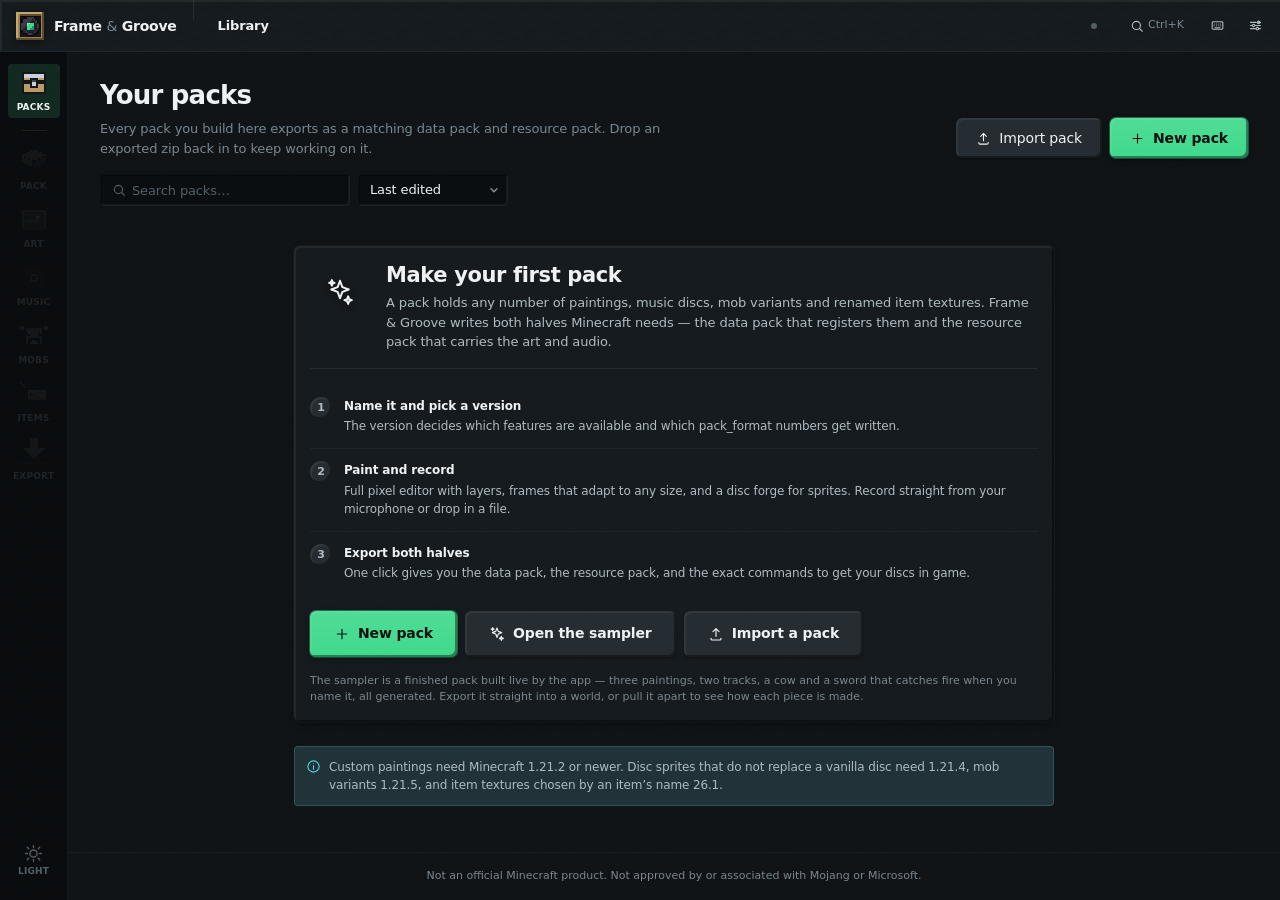
==== index.html @ 6916e55a "Frame & Groove — a browser studio for Minecraft paintings, discs, mob variants and renamed item text" ====
<!doctype html>
<html lang="en" data-theme="deepslate">
<head>
  <meta charset="utf-8">
  <meta name="viewport" content="width=device-width, initial-scale=1, viewport-fit=cover">
  <meta name="color-scheme" content="dark light">
  <title>Frame &amp; Groove — Minecraft painting &amp; music disc studio</title>
  <meta name="description" content="Design custom Minecraft paintings, music discs, mob variants and renamed item textures, then export the matching data pack and resource pack. Runs entirely in your browser.">
  <meta name="theme-color" content="#12161A">

  <!-- Link previews. og:image is left out deliberately: there is no artwork to
       point at that is ours, and a broken image is worse than none. -->
  <meta property="og:type" content="website">
  <meta property="og:title" content="Frame &amp; Groove">
  <meta property="og:description" content="A browser studio for custom Minecraft paintings, music discs, mob variants and renamed item textures. No account, no upload, no build step.">
  <meta name="twitter:card" content="summary">

  <link rel="stylesheet" href="css/tokens.css">
  <link rel="stylesheet" href="css/base.css">
  <link rel="stylesheet" href="css/components.css">
  <link rel="stylesheet" href="css/app.css">
  <link rel="stylesheet" href="css/editor.css">
  <link rel="stylesheet" href="css/disc.css">

  <!-- Replaced at boot by the real pixel mark; this is only what shows in the
       tab during the first few hundred milliseconds. -->
  <link rel="icon" href="data:image/svg+xml,%3Csvg xmlns='http://www.w3.org/2000/svg' viewBox='0 0 16 16' shape-rendering='crispEdges'%3E%3Crect width='16' height='16' fill='%239C7F4E'/%3E%3Crect x='2' y='2' width='12' height='12' fill='%2314161C'/%3E%3Ccircle cx='8' cy='8' r='5' fill='%231E1E26'/%3E%3Ccircle cx='8' cy='8' r='2' fill='%233FD98B'/%3E%3C/svg%3E">
</head>
<body>
  <div id="boot">
    <div class="boot-inner">
      <canvas id="boot-mark" class="boot-mark" width="128" height="128"></canvas>
      <div class="boot-word">Frame <em>&amp;</em> Groove</div>
      <div class="boot-bar" id="boot-bar" role="progressbar" aria-label="Loading"></div>
      <div class="boot-tag" id="boot-tag">Starting up</div>
    </div>
  </div>

  <noscript>
    <div style="padding:48px;max-width:520px;margin:0 auto;font-family:system-ui;color:#EEF2F4">
      <h1>Frame &amp; Groove needs JavaScript</h1>
      <p>The whole studio — the pixel editor, the audio encoder and the pack writer — runs in your browser.
         Nothing is uploaded anywhere, but it does need scripting enabled.</p>
    </div>
  </noscript>

  <script type="module" src="js/main.js"></script>
</body>
</html>
---- css/tokens.css ----
/* ============================================================================
   FRAME & GROOVE — Design Tokens
   A visual language sitting between Cupertino restraint and Overworld matter.
   Everything lives on a 4px grid. Every raised surface is beveled like a block,
   but at 1px instead of 3. Colour is borrowed from ore, wood and stone.
   ========================================================================= */

:root {
  /* ---- Grid & spacing (4px base) ---------------------------------------- */
  --s-0:  0px;   --s-1:  4px;   --s-2:  8px;   --s-3: 12px;
  --s-4: 16px;   --s-5: 20px;   --s-6: 24px;   --s-7: 28px;
  --s-8: 32px;   --s-10: 40px;  --s-12: 48px;  --s-14: 56px;
  --s-16: 64px;  --s-20: 80px;  --s-24: 96px;  --s-32: 128px;

  /* ---- Radii --------------------------------------------------------------
     Deliberately tight. Minecraft has no rounded corners at all, and matching
     that exactly would be unusable at this density — but anything softer than
     this stops reading as blocky. Round stays reserved for things that really
     are round: a record, a swatch dot, a knob. */
  --r-xs: 2px;  --r-sm: 3px;  --r-md: 4px;  --r-lg: 6px;
  --r-xl: 8px;  --r-2xl: 10px; --r-full: 999px;

  /* ---- Type ------------------------------------------------------------- */
  --f-ui: -apple-system, BlinkMacSystemFont, "SF Pro Text", "SF Pro Display",
          "Inter", "Segoe UI", system-ui, sans-serif;
  --f-mono: ui-monospace, "SF Mono", "JetBrains Mono", "Menlo", "Consolas", monospace;

  --t-10: 10px; --t-11: 11px; --t-12: 12px; --t-13: 13px; --t-14: 14px;
  --t-16: 16px; --t-18: 18px; --t-21: 21px; --t-26: 26px; --t-34: 34px; --t-44: 44px;

  --lh-tight: 1.15; --lh-snug: 1.3; --lh-body: 1.5; --lh-loose: 1.7;

  --tr-tightest: -0.03em; --tr-tighter: -0.018em; --tr-tight: -0.01em;
  --tr-normal: 0em; --tr-wide: 0.02em; --tr-widest: 0.08em;

  --w-regular: 400; --w-medium: 500; --w-semi: 600; --w-bold: 700;

  /* ---- Motion ----------------------------------------------------------- */
  --ease-out:    cubic-bezier(.16, 1, .3, 1);
  --ease-in-out: cubic-bezier(.65, 0, .35, 1);
  --ease-spring: cubic-bezier(.34, 1.4, .64, 1);
  --ease-snap:   cubic-bezier(.2, .9, .25, 1);

  --d-instant: 80ms; --d-fast: 140ms; --d-base: 220ms;
  --d-slow: 340ms;   --d-lazy: 520ms;

  /* ---- Ore palette (theme independent hues) ----------------------------- */
  --emerald-100: #C9F7E0; --emerald-300: #6FE7AE; --emerald-400: #3FD98B;
  --emerald-500: #22C275; --emerald-600: #149E5C; --emerald-700: #0C7444;

  --amber-100: #FCEBC6;  --amber-300: #F7CE7C;  --amber-400: #F2B33D;
  --amber-500: #DE9820;  --amber-600: #B87A15;  --amber-700: #8C5B0E;

  --amethyst-100: #EADEFC; --amethyst-300: #CDB0FA; --amethyst-400: #B084F5;
  --amethyst-500: #9662E8; --amethyst-600: #7B45CE; --amethyst-700: #5E2FA6;

  --diamond-300: #9BEDF1; --diamond-400: #4FD8DE; --diamond-500: #2BBAC2;
  --redstone-300: #F79E8D; --redstone-400: #F05C48; --redstone-500: #D93B26;
  --lapis-400: #5B7CE8;   --copper-400: #E0784A;   --gold-400: #FCD34D;

  /* ---- Semantic accents ------------------------------------------------- */
  --accent:        var(--emerald-400);
  --accent-hover:  var(--emerald-300);
  --accent-press:  var(--emerald-500);
  --accent-deep:   var(--emerald-700);

  --paint-accent: var(--amber-400);
  --disc-accent:  var(--amethyst-400);
  --info:         var(--diamond-400);
  --danger:       var(--redstone-400);
  --warn:         var(--amber-400);
  --ok:           var(--emerald-400);

  /* ---- Layout metrics --------------------------------------------------- */
  --rail-w: 68px;
  --sidebar-w: 268px;
  --inspector-w: 320px;
  --edpanels-w: 244px;
  --tooldock-w: 46px;
  --topbar-h: 52px;

  --grain-opacity: 0.032;

  /* ---- Z layers --------------------------------------------------------- */
  --z-canvas: 1;   --z-sticky: 30;  --z-rail: 40;   --z-overlay: 60;
  --z-modal: 70;   --z-palette: 80; --z-toast: 90;  --z-tooltip: 100;
}

/* ============================ DARK — "Deepslate" ========================= */
:root, :root[data-theme="deepslate"] {
  color-scheme: dark;

  --bg-void:    #090C0E;
  --bg-base:    #0F1316;
  --bg-sunken:  #0A0D0F;

  --surface-1:  #151A1E;
  --surface-2:  #1C2328;
  --surface-3:  #242C32;
  --surface-4:  #2E383F;
  --surface-5:  #3A464E;

  --glass:      rgba(24, 30, 35, 0.72);
  --glass-thin: rgba(24, 30, 35, 0.5);
  --scrim:      rgba(5, 7, 8, 0.62);

  --line-hair:   rgba(255, 255, 255, 0.045);
  --line-soft:   rgba(255, 255, 255, 0.075);
  --line:        rgba(255, 255, 255, 0.11);
  --line-strong: rgba(255, 255, 255, 0.18);

  --text-1: #EEF2F4;
  --text-2: #AEBAC2;
  --text-3: #78868F;
  --text-4: #525E66;
  --text-inv: #0B0F11;

  /* The block bevel: lit on the top and left, shaded on the bottom and right,
     two pixels thick like the game's own buttons and slots. */
  --bevel-hi:  inset 2px 2px 0 rgba(255, 255, 255, 0.055);
  --bevel-lo:  inset -2px -2px 0 rgba(0, 0, 0, 0.42);
  --bevel:     var(--bevel-hi), var(--bevel-lo);
  --bevel-in:  inset 2px 2px 0 rgba(0, 0, 0, 0.40), inset -2px -2px 0 rgba(255, 255, 255, 0.045);

  --sh-1: 0 1px 2px rgba(0,0,0,.35);
  --sh-2: 0 2px 6px rgba(0,0,0,.34), 0 1px 2px rgba(0,0,0,.30);
  --sh-3: 0 8px 22px rgba(0,0,0,.42), 0 2px 6px rgba(0,0,0,.32);
  --sh-4: 0 18px 48px rgba(0,0,0,.55), 0 6px 14px rgba(0,0,0,.38);
  --sh-5: 0 32px 90px rgba(0,0,0,.66), 0 10px 24px rgba(0,0,0,.44);

  --glow-accent: 0 0 0 1px rgba(63,217,139,.35), 0 4px 18px rgba(34,194,117,.22);
  --ring: 0 0 0 2px var(--bg-base), 0 0 0 4px var(--accent);

  --checker-a: #1a1f23;
  --checker-b: #232a2f;
  --canvas-mat: #0C1012;
}

/* ============================= LIGHT — "Bone" =========================== */
:root[data-theme="bone"] {
  color-scheme: light;

  --bg-void:    #DEDAD1;
  --bg-base:    #EBE7DF;
  --bg-sunken:  #DAD5CB;

  --surface-1:  #F5F2EC;
  --surface-2:  #FCFAF6;
  --surface-3:  #FFFFFF;
  --surface-4:  #FFFFFF;
  --surface-5:  #F0ECE4;

  --glass:      rgba(252, 250, 246, 0.78);
  --glass-thin: rgba(252, 250, 246, 0.56);
  --scrim:      rgba(38, 34, 28, 0.36);

  --line-hair:   rgba(28, 24, 18, 0.05);
  --line-soft:   rgba(28, 24, 18, 0.09);
  --line:        rgba(28, 24, 18, 0.14);
  --line-strong: rgba(28, 24, 18, 0.22);

  --text-1: #14181B;
  --text-2: #4B565E;
  --text-3: #6E7A82;
  --text-4: #94A0A8;
  --text-inv: #FFFFFF;

  --accent:       var(--emerald-600);
  --accent-hover: var(--emerald-500);
  --accent-press: var(--emerald-700);
  --paint-accent: var(--amber-600);
  --disc-accent:  var(--amethyst-600);
  --info:         var(--diamond-500);
  --danger:       var(--redstone-500);

  --bevel-hi:  inset 2px 2px 0 rgba(255, 255, 255, 0.75);
  --bevel-lo:  inset -2px -2px 0 rgba(28, 24, 18, 0.13);
  --bevel:     var(--bevel-hi), var(--bevel-lo);
  --bevel-in:  inset 2px 2px 0 rgba(28, 24, 18, 0.16), inset -2px -2px 0 rgba(255, 255, 255, 0.7);

  --sh-1: 0 1px 2px rgba(40,34,26,.10);
  --sh-2: 0 2px 6px rgba(40,34,26,.10), 0 1px 2px rgba(40,34,26,.07);
  --sh-3: 0 8px 20px rgba(40,34,26,.13), 0 2px 5px rgba(40,34,26,.08);
  --sh-4: 0 18px 44px rgba(40,34,26,.17), 0 6px 12px rgba(40,34,26,.10);
  --sh-5: 0 32px 80px rgba(40,34,26,.22), 0 10px 22px rgba(40,34,26,.12);

  --glow-accent: 0 0 0 1px rgba(20,158,92,.3), 0 4px 16px rgba(20,158,92,.18);
  --ring: 0 0 0 2px var(--bg-base), 0 0 0 4px var(--accent);

  --checker-a: #E9E5DD;
  --checker-b: #F6F3ED;
  --canvas-mat: #D9D4CA;
  --grain-opacity: 0.055;
}

/* ---- Per-domain accent scoping ----------------------------------------- */
[data-domain="paintings"] { --accent: var(--paint-accent); --accent-hover: var(--amber-300); --accent-press: var(--amber-500); }
[data-domain="discs"]     { --accent: var(--disc-accent);  --accent-hover: var(--amethyst-300); --accent-press: var(--amethyst-500); }

@media (prefers-reduced-motion: reduce) {
  :root { --d-instant: 0ms; --d-fast: 0ms; --d-base: 0ms; --d-slow: 0ms; --d-lazy: 0ms; }
}
---- css/base.css ----
/* ============================================================================
   FRAME & GROOVE — Base layer: reset, typography, surfaces, scrollbars
   ========================================================================= */

*, *::before, *::after { box-sizing: border-box; }
* { margin: 0; padding: 0; }

html, body, #app { height: 100%; }

html {
  -webkit-text-size-adjust: 100%;
  text-size-adjust: 100%;
}

body {
  font-family: var(--f-ui);
  font-size: var(--t-13);
  line-height: var(--lh-body);
  letter-spacing: var(--tr-tight);
  color: var(--text-1);
  background: var(--bg-base);
  -webkit-font-smoothing: antialiased;
  -moz-osx-font-smoothing: grayscale;
  font-synthesis: none;
  overflow: hidden;
  overscroll-behavior: none;
  text-rendering: optimizeLegibility;
}

/* Fine stone-grain over the whole app: the Mojang half of the parentage,
   dialled down until it reads as texture rather than decoration. */
body::before {
  content: "";
  position: fixed;
  inset: -50%;
  pointer-events: none;
  z-index: 9999;
  opacity: var(--grain-opacity);
  background-image: url("data:image/svg+xml,%3Csvg xmlns='http://www.w3.org/2000/svg' width='220' height='220'%3E%3Cfilter id='n'%3E%3CfeTurbulence type='fractalNoise' baseFrequency='0.85' numOctaves='3' stitchTiles='stitch'/%3E%3CfeColorMatrix type='saturate' values='0'/%3E%3C/filter%3E%3Crect width='220' height='220' filter='url(%23n)'/%3E%3C/svg%3E");
  mix-blend-mode: overlay;
}
body[data-grain="off"]::before { display: none; }

img, svg, canvas, video { display: block; max-width: 100%; }
canvas { image-rendering: pixelated; image-rendering: crisp-edges; }

button, input, select, textarea {
  font: inherit;
  letter-spacing: inherit;
  color: inherit;
  background: none;
  border: none;
  outline: none;
}
button { cursor: pointer; -webkit-user-select: none; user-select: none; }
button:disabled { cursor: not-allowed; }

a { color: var(--accent); text-decoration: none; }
a:hover { text-decoration: underline; text-underline-offset: 2px; }

ul, ol { list-style: none; }

/* ---- Typography roles --------------------------------------------------- */
.display {
  font-size: var(--t-34); font-weight: var(--w-bold);
  letter-spacing: var(--tr-tightest); line-height: var(--lh-tight);
}
.title    { font-size: var(--t-21); font-weight: var(--w-semi); letter-spacing: var(--tr-tighter); line-height: var(--lh-snug); }
.title-sm { font-size: var(--t-16); font-weight: var(--w-semi); letter-spacing: var(--tr-tight);   line-height: var(--lh-snug); }
.body     { font-size: var(--t-13); color: var(--text-2); }
.body-sm  { font-size: var(--t-12); color: var(--text-2); }
.caption  { font-size: var(--t-11); color: var(--text-3); letter-spacing: var(--tr-normal); }

.eyebrow {
  font-size: var(--t-10); font-weight: var(--w-bold);
  letter-spacing: var(--tr-widest); text-transform: uppercase;
  color: var(--text-3);
}

.mono { font-family: var(--f-mono); font-size: 0.92em; letter-spacing: 0; font-variant-ligatures: none; }
.tnum { font-variant-numeric: tabular-nums; }

.muted   { color: var(--text-3); }
.dim     { color: var(--text-2); }
.strong  { color: var(--text-1); font-weight: var(--w-semi); }
.accented{ color: var(--accent); }
.danger-text { color: var(--danger); }

.truncate { overflow: hidden; text-overflow: ellipsis; white-space: nowrap; min-width: 0; }
.clamp-2 { display: -webkit-box; -webkit-line-clamp: 2; -webkit-box-orient: vertical; overflow: hidden; }

/* ---- Focus -------------------------------------------------------------- */
:focus { outline: none; }
:focus-visible {
  outline: 2px solid var(--accent);
  outline-offset: 2px;
  border-radius: var(--r-xs);
}

::selection { background: color-mix(in srgb, var(--accent) 30%, transparent); color: var(--text-1); }

/* ---- Scrollbars --------------------------------------------------------- */
.scroll, .scroll-y, .scroll-x { scrollbar-width: thin; scrollbar-color: var(--surface-4) transparent; }
.scroll-y { overflow-y: auto; overflow-x: hidden; }
.scroll-x { overflow-x: auto; overflow-y: hidden; }
.scroll   { overflow: auto; }

::-webkit-scrollbar { width: 11px; height: 11px; }
::-webkit-scrollbar-track { background: transparent; }
::-webkit-scrollbar-thumb {
  background: var(--surface-4);
  border-radius: var(--r-full);
  border: 3px solid transparent;
  background-clip: content-box;
}
::-webkit-scrollbar-thumb:hover { background: var(--surface-5); background-clip: content-box; }
::-webkit-scrollbar-corner { background: transparent; }

/* ---- Layout helpers ----------------------------------------------------- */
.row  { display: flex; align-items: center; }
.col  { display: flex; flex-direction: column; }
.wrap { flex-wrap: wrap; }
.grow { flex: 1 1 auto; min-width: 0; min-height: 0; }
.shrink-0 { flex-shrink: 0; }
.center { display: flex; align-items: center; justify-content: center; }
.between { justify-content: space-between; }
.end { justify-content: flex-end; }
.items-start { align-items: flex-start; }
.items-end { align-items: flex-end; }
.items-stretch { align-items: stretch; }

.g-1 { gap: var(--s-1); } .g-2 { gap: var(--s-2); } .g-3 { gap: var(--s-3); }
.g-4 { gap: var(--s-4); } .g-5 { gap: var(--s-5); } .g-6 { gap: var(--s-6); }
.g-8 { gap: var(--s-8); } .g-10 { gap: var(--s-10); }

.p-2 { padding: var(--s-2); } .p-3 { padding: var(--s-3); }
.p-4 { padding: var(--s-4); } .p-5 { padding: var(--s-5); }
.p-6 { padding: var(--s-6); } .p-8 { padding: var(--s-8); }

.mt-1{margin-top:var(--s-1)}.mt-2{margin-top:var(--s-2)}.mt-3{margin-top:var(--s-3)}
.mt-4{margin-top:var(--s-4)}.mt-6{margin-top:var(--s-6)}.mt-8{margin-top:var(--s-8)}
.mb-1{margin-bottom:var(--s-1)}.mb-2{margin-bottom:var(--s-2)}.mb-3{margin-bottom:var(--s-3)}
.mb-4{margin-bottom:var(--s-4)}.mb-6{margin-bottom:var(--s-6)}
.ml-auto { margin-left: auto; }

.hidden { display: none !important; }
.invisible { visibility: hidden; }
.relative { position: relative; }
.absolute { position: absolute; }
.full { width: 100%; }
.nowrap { white-space: nowrap; }
.pointer { cursor: pointer; }
.no-select { -webkit-user-select: none; user-select: none; }

.divider { height: 1px; background: var(--line-soft); border: 0; }
.divider-v { width: 1px; align-self: stretch; background: var(--line-soft); }

.spacer { flex: 1 1 auto; }

/* ---- Alpha checkerboard ------------------------------------------------- */
.checker {
  background-image:
    linear-gradient(45deg, var(--checker-a) 25%, transparent 25%),
    linear-gradient(-45deg, var(--checker-a) 25%, transparent 25%),
    linear-gradient(45deg, transparent 75%, var(--checker-a) 75%),
    linear-gradient(-45deg, transparent 75%, var(--checker-a) 75%);
  background-size: 16px 16px;
  background-position: 0 0, 0 8px, 8px -8px, -8px 0px;
  background-color: var(--checker-b);
}
.checker-sm { background-size: 8px 8px; background-position: 0 0, 0 4px, 4px -4px, -4px 0px; }

/* ---- Motion primitives -------------------------------------------------- */
@keyframes fg-fade-in { from { opacity: 0 } to { opacity: 1 } }
@keyframes fg-rise    { from { opacity: 0; transform: translateY(10px) } to { opacity: 1; transform: none } }
@keyframes fg-pop     { from { opacity: 0; transform: scale(.94) } to { opacity: 1; transform: none } }
@keyframes fg-slide-r { from { opacity: 0; transform: translateX(16px) } to { opacity: 1; transform: none } }
@keyframes fg-spin    { to { transform: rotate(360deg) } }
@keyframes fg-pulse   { 0%,100% { opacity: 1 } 50% { opacity: .45 } }
@keyframes fg-shimmer { from { background-position: -180% 0 } to { background-position: 180% 0 } }

.anim-rise { animation: fg-rise var(--d-base) var(--ease-out) both; }
.anim-pop  { animation: fg-pop  var(--d-fast) var(--ease-spring) both; }
.anim-fade { animation: fg-fade-in var(--d-base) var(--ease-out) both; }

.stagger > * { animation: fg-rise var(--d-slow) var(--ease-out) both; }
.stagger > *:nth-child(1){animation-delay:0ms}   .stagger > *:nth-child(2){animation-delay:24ms}
.stagger > *:nth-child(3){animation-delay:48ms}  .stagger > *:nth-child(4){animation-delay:72ms}
.stagger > *:nth-child(5){animation-delay:96ms}  .stagger > *:nth-child(6){animation-delay:120ms}
.stagger > *:nth-child(7){animation-delay:144ms} .stagger > *:nth-child(8){animation-delay:168ms}
.stagger > *:nth-child(9){animation-delay:192ms} .stagger > *:nth-child(n+10){animation-delay:216ms}

/* ---- Skeletons ---------------------------------------------------------- */
/* ---- Drag & drop -------------------------------------------------------- */
body.is-dragging * { cursor: grabbing !important; }
body.is-resizing * { cursor: col-resize !important; }
body.is-drawing  { cursor: crosshair; }
---- css/components.css ----
/* ============================================================================
   FRAME & GROOVE — Component layer
   ========================================================================= */

/* ======================= BUTTONS ======================================== */
.btn {
  position: relative;
  display: inline-flex; align-items: center; justify-content: center;
  gap: var(--s-2);
  height: 32px;
  padding: 0 var(--s-3);
  border-radius: var(--r-md);
  font-size: var(--t-13);
  font-weight: var(--w-medium);
  letter-spacing: var(--tr-tight);
  color: var(--text-1);
  background: var(--surface-3);
  box-shadow: var(--bevel), var(--sh-1);
  white-space: nowrap;
  transition: background var(--d-fast) var(--ease-out),
              transform var(--d-instant) var(--ease-out),
              box-shadow var(--d-fast) var(--ease-out),
              color var(--d-fast) var(--ease-out),
              opacity var(--d-fast) var(--ease-out);
}
.btn:hover  { background: var(--surface-4); }
/* Pressing inverts the bevel — the button goes in, exactly like the game's. */
.btn:active { transform: translateY(1px); box-shadow: var(--bevel-in); }
.btn:disabled { opacity: .38; pointer-events: none; }
.btn svg { flex: none; }

.btn-primary {
  background: linear-gradient(180deg,
    color-mix(in srgb, var(--accent) 92%, white 8%),
    var(--accent));
  color: var(--text-inv);
  font-weight: var(--w-semi);
  box-shadow: var(--bevel-hi), var(--bevel-lo), var(--sh-2),
              0 0 0 1px color-mix(in srgb, var(--accent) 50%, transparent);
}
.btn-primary:hover {
  background: linear-gradient(180deg,
    color-mix(in srgb, var(--accent-hover) 96%, white 4%),
    var(--accent-hover));
  box-shadow: var(--bevel-hi), var(--sh-3), var(--glow-accent);
}
.btn-primary:active { background: var(--accent-press); box-shadow: var(--bevel-in); }

.btn-ghost { background: transparent; box-shadow: none; color: var(--text-2); }
.btn-ghost:hover { background: var(--surface-2); color: var(--text-1); box-shadow: none; }
.btn-ghost:active { background: var(--surface-3); }

.btn-outline { background: transparent; box-shadow: inset 0 0 0 1px var(--line); }
.btn-outline:hover { background: var(--surface-2); box-shadow: inset 0 0 0 1px var(--line-strong); }

.btn-danger { color: var(--danger); }
.btn-danger:hover { background: color-mix(in srgb, var(--danger) 16%, var(--surface-3)); color: var(--danger); }
.btn-danger-solid { background: var(--danger); color: #fff; box-shadow: var(--bevel-hi), var(--sh-2); }
.btn-danger-solid:hover { background: var(--redstone-300); }

.btn-sm  { height: 26px; padding: 0 var(--s-2); font-size: var(--t-12); border-radius: var(--r-sm); gap: var(--s-1); }
.btn-lg  { height: 40px; padding: 0 var(--s-5); font-size: var(--t-14); border-radius: var(--r-lg); }
.btn-xl  { height: 46px; padding: 0 var(--s-6); font-size: var(--t-14); border-radius: var(--r-lg); font-weight: var(--w-semi); }
.btn-icon { width: 32px; padding: 0; }
.btn-icon.btn-sm { width: 26px; }
.btn-icon.btn-lg { width: 40px; }
.btn-block { display: flex; width: 100%; }
.btn-loading { color: transparent !important; pointer-events: none; }
.btn-loading::after {
  content: ""; position: absolute; inset: 0; margin: auto;
  width: 14px; height: 14px; border-radius: 50%;
  border: 2px solid currentColor; border-top-color: transparent;
  color: var(--text-1);
  animation: fg-spin .7s linear infinite;
}

/* ======================= SEGMENTED CONTROL ============================== */
.segmented {
  display: inline-flex;
  padding: 2px;
  gap: 2px;
  background: var(--bg-sunken);
  border-radius: var(--r-md);
  box-shadow: var(--bevel-in);
}
.segmented button {
  height: 26px; padding: 0 var(--s-3);
  border-radius: var(--r-sm);
  font-size: var(--t-12); font-weight: var(--w-medium);
  color: var(--text-3);
  display: inline-flex; align-items: center; gap: var(--s-1);
  transition: all var(--d-fast) var(--ease-out);
}
.segmented button:hover { color: var(--text-1); }
.segmented button[aria-pressed="true"] {
  background: var(--surface-3);
  color: var(--text-1);
  box-shadow: var(--bevel);
}
.segmented.seg-block { display: flex; }
.segmented.seg-block button { flex: 1; justify-content: center; }
.segmented.seg-lg button { height: 32px; font-size: var(--t-13); }

/* ======================= INPUTS ========================================= */
.field { display: flex; flex-direction: column; gap: 5px; min-width: 0; }
.field > label, .field-label {
  font-size: var(--t-11); font-weight: var(--w-semi);
  color: var(--text-3); letter-spacing: var(--tr-wide);
  display: flex; align-items: center; gap: var(--s-1);
}
.field-hint { font-size: var(--t-11); color: var(--text-4); line-height: 1.4; }
.field-error { font-size: var(--t-11); color: var(--danger); display: flex; align-items: center; gap: 4px; }

.input, .select, .textarea {
  width: 100%;
  height: 32px;
  padding: 0 var(--s-3);
  border-radius: var(--r-md);
  background: var(--bg-sunken);
  color: var(--text-1);
  font-size: var(--t-13);
  box-shadow: var(--bevel-in), inset 0 0 0 1px var(--line-hair);
  transition: box-shadow var(--d-fast) var(--ease-out), background var(--d-fast) var(--ease-out);
}
.input::placeholder, .textarea::placeholder { color: var(--text-4); }
.input:hover, .select:hover, .textarea:hover { box-shadow: var(--bevel-in), inset 0 0 0 1px var(--line); }
.input:focus, .select:focus, .textarea:focus {
  background: var(--surface-1);
  box-shadow: var(--bevel-in), inset 0 0 0 2px var(--accent), 0 0 0 2px color-mix(in srgb, var(--accent) 22%, transparent);
}
.input[aria-invalid="true"] { box-shadow: inset 0 0 0 1px var(--danger), 0 0 0 3px color-mix(in srgb, var(--danger) 16%, transparent); }
.input:disabled, .select:disabled, .textarea:disabled { opacity: .5; cursor: not-allowed; }
.input-sm { height: 26px; font-size: var(--t-12); padding: 0 var(--s-2); border-radius: var(--r-sm); }
.input-mono { font-family: var(--f-mono); font-size: var(--t-12); letter-spacing: 0; }

.textarea { height: auto; min-height: 72px; padding: var(--s-2) var(--s-3); line-height: var(--lh-body); resize: vertical; }

.select {
  appearance: none;
  padding-right: var(--s-7);
  background-image: url("data:image/svg+xml,%3Csvg xmlns='http://www.w3.org/2000/svg' width='12' height='12' viewBox='0 0 12 12'%3E%3Cpath d='M3 4.75 6 7.75 9 4.75' fill='none' stroke='%23808d96' stroke-width='1.5' stroke-linecap='round' stroke-linejoin='round'/%3E%3C/svg%3E");
  background-repeat: no-repeat;
  background-position: right var(--s-2) center;
  cursor: pointer;
}
.select option { background: var(--surface-2); color: var(--text-1); }

.input-group { position: relative; display: flex; align-items: center; }
.input-group .input { padding-left: var(--s-8); }
.input-group .input-icon {
  position: absolute; left: var(--s-3); pointer-events: none;
  color: var(--text-4); display: flex;
}
.input-affix {
  display: flex; align-items: center;
  border-radius: var(--r-md);
  background: var(--bg-sunken);
  box-shadow: inset 0 0 0 1px var(--line-soft);
  overflow: hidden;
}
.input-affix .prefix {
  padding: 0 var(--s-2); height: 32px;
  display: flex; align-items: center;
  font-family: var(--f-mono); font-size: var(--t-12);
  color: var(--text-4); background: var(--surface-1);
  border-right: 1px solid var(--line-hair);
  white-space: nowrap;
}
.input-affix .input { box-shadow: none; background: transparent; border-radius: 0; }
.input-affix:focus-within { box-shadow: inset 0 0 0 1px var(--accent), 0 0 0 3px color-mix(in srgb, var(--accent) 20%, transparent); }
.input-affix:focus-within .input { box-shadow: none; }

/* ---- Stepper (number) --------------------------------------------------- */
.stepper { display: flex; align-items: center; gap: 0; border-radius: var(--r-md); background: var(--bg-sunken); box-shadow: inset 0 0 0 1px var(--line-soft); overflow: hidden; }
.stepper button { width: 26px; height: 30px; color: var(--text-3); display: grid; place-items: center; transition: all var(--d-fast) var(--ease-out); }
.stepper button:hover { background: var(--surface-3); color: var(--text-1); }
.stepper input { width: 46px; height: 30px; text-align: center; font-variant-numeric: tabular-nums; font-size: var(--t-12); background: transparent; }
.stepper input::-webkit-inner-spin-button { display: none; }

/* ======================= TOGGLE / SWITCH ================================ */
.switch { position: relative; display: inline-flex; align-items: center; flex: none; }
.switch input { position: absolute; opacity: 0; width: 100%; height: 100%; cursor: pointer; margin: 0; }
.switch .track {
  width: 38px; height: 22px; border-radius: var(--r-sm);
  background: var(--surface-4);
  box-shadow: var(--bevel-in);
  transition: background var(--d-base) var(--ease-out);
  position: relative;
}
.switch .thumb {
  position: absolute; top: 3px; left: 3px;
  width: 16px; height: 16px; border-radius: var(--r-xs);
  background: #E8ECF2;
  box-shadow: inset 1px 1px 0 rgba(255,255,255,.8), inset -1px -1px 0 rgba(0,0,0,.32), 0 1px 3px rgba(0,0,0,.4);
  transition: transform var(--d-base) var(--ease-spring);
}
.switch input:checked + .track { background: var(--accent); }
.switch input:checked + .track .thumb { transform: translateX(16px); }
.switch input:focus-visible + .track { box-shadow: 0 0 0 3px color-mix(in srgb, var(--accent) 30%, transparent); }
.switch input:disabled + .track { opacity: .4; }

.switch-row {
  display: flex; align-items: center; justify-content: space-between;
  gap: var(--s-4); padding: var(--s-2) 0;
  min-height: 34px;
}
.switch-row .sr-text { min-width: 0; }
.switch-row .sr-title { font-size: var(--t-13); color: var(--text-1); font-weight: var(--w-medium); }
.switch-row .sr-desc { font-size: var(--t-11); color: var(--text-3); line-height: 1.4; margin-top: 1px; }

/* ======================= CHECKBOX / RADIO =============================== */
.check { display: inline-flex; align-items: center; gap: var(--s-2); cursor: pointer; font-size: var(--t-13); }
.check input { position: absolute; opacity: 0; width: 0; height: 0; }
.check .box {
  width: 16px; height: 16px; border-radius: var(--r-xs); flex: none;
  background: var(--bg-sunken);
  box-shadow: var(--bevel-in);
  display: grid; place-items: center;
  transition: all var(--d-fast) var(--ease-out);
}
.check .box svg { opacity: 0; transform: scale(.6); transition: all var(--d-fast) var(--ease-spring); color: var(--text-inv); }
.check input:checked + .box { background: var(--accent); box-shadow: inset 0 0 0 1px var(--accent); }
.check input:checked + .box svg { opacity: 1; transform: none; }
.check input:focus-visible + .box { box-shadow: inset 0 0 0 1px var(--accent), 0 0 0 3px color-mix(in srgb, var(--accent) 25%, transparent); }

/* ======================= SLIDER ========================================= */
.slider-row { display: flex; align-items: center; gap: var(--s-3); }
.slider { -webkit-appearance: none; appearance: none; width: 100%; height: 20px; background: transparent; cursor: pointer; }
.slider::-webkit-slider-runnable-track {
  height: 6px; border-radius: var(--r-xs);
  background: linear-gradient(90deg, var(--accent) var(--fill, 50%), var(--surface-4) var(--fill, 50%));
  box-shadow: inset 1px 1px 0 rgba(0,0,0,.38), inset -1px -1px 0 rgba(255,255,255,.06);
}
.slider::-webkit-slider-thumb {
  -webkit-appearance: none; appearance: none;
  width: 12px; height: 14px; margin-top: -4px;
  border-radius: var(--r-xs); background: #E8ECF2;
  box-shadow: inset 1px 1px 0 rgba(255,255,255,.85), inset -1px -1px 0 rgba(0,0,0,.35), 0 1px 3px rgba(0,0,0,.45);
  transition: transform var(--d-fast) var(--ease-spring), box-shadow var(--d-fast) var(--ease-out);
}
.slider:hover::-webkit-slider-thumb { transform: scale(1.14); }
.slider:active::-webkit-slider-thumb { transform: scale(1.22); box-shadow: 0 1px 4px rgba(0,0,0,.4), 0 0 0 5px color-mix(in srgb, var(--accent) 24%, transparent); }
.slider::-moz-range-track { height: 4px; border-radius: 999px; background: var(--surface-4); }
.slider::-moz-range-progress { height: 4px; border-radius: 999px; background: var(--accent); }
.slider::-moz-range-thumb { width: 14px; height: 14px; border: none; border-radius: 50%; background: #fff; box-shadow: 0 1px 4px rgba(0,0,0,.4); }
.slider:disabled { opacity: .4; cursor: not-allowed; }
.slider-value {
  min-width: 44px; text-align: right;
  font-family: var(--f-mono); font-size: var(--t-11);
  color: var(--text-2); font-variant-numeric: tabular-nums;
}

/* ======================= CARDS & PANELS ================================= */
.card {
  background: var(--surface-1);
  border-radius: var(--r-lg);
  box-shadow: var(--bevel), 0 0 0 1px var(--line-hair), var(--sh-2);
}
.card-pad { padding: var(--s-4); }
.card-interactive { transition: transform var(--d-base) var(--ease-out), box-shadow var(--d-base) var(--ease-out); cursor: pointer; }
.card-interactive:hover { transform: translateY(-2px); box-shadow: var(--bevel), 0 0 0 1px var(--line-soft), var(--sh-4); }
.card-interactive:active { transform: translateY(0); }

.panel {
  background: var(--surface-1);
  border-radius: var(--r-lg);
  box-shadow: var(--bevel), 0 0 0 1px var(--line-hair);
  overflow: hidden;
}
.panel-head {
  display: flex; align-items: center; gap: var(--s-2);
  padding: var(--s-3) var(--s-4);
  border-bottom: 1px solid var(--line-hair);
  min-height: 42px;
}
.panel-head h3 { font-size: var(--t-13); font-weight: var(--w-semi); letter-spacing: var(--tr-tight); }
.panel-body { padding: var(--s-4); }

/* Collapsible section used throughout inspectors */
.section { border-bottom: 1px solid var(--line-hair); }
.section:last-child { border-bottom: none; }
.section-head {
  display: flex; align-items: center; gap: var(--s-2);
  width: 100%; padding: var(--s-3) var(--s-4);
  font-size: var(--t-11); font-weight: var(--w-bold);
  letter-spacing: var(--tr-widest); text-transform: uppercase;
  color: var(--text-3);
  transition: color var(--d-fast) var(--ease-out);
}
.section-head:hover { color: var(--text-2); }
.section-head .chev { transition: transform var(--d-base) var(--ease-out); color: var(--text-4); }
.section[data-open="false"] .chev { transform: rotate(-90deg); }

.section-inner { padding: 0 var(--s-4) var(--s-4); display: flex; flex-direction: column; gap: var(--s-3); }
.section-head .badge-count {
  margin-left: auto; font-size: var(--t-10); color: var(--text-4);
  background: var(--surface-2); padding: 1px 6px; border-radius: var(--r-full);
  letter-spacing: 0;
}

/* ======================= BADGES / PILLS ================================= */
.badge {
  display: inline-flex; align-items: center; gap: 4px;
  height: 19px; padding: 0 7px;
  border-radius: var(--r-sm);
  font-size: var(--t-10); font-weight: var(--w-bold);
  letter-spacing: var(--tr-wide); text-transform: uppercase;
  background: var(--surface-3); color: var(--text-2);
  white-space: nowrap;
}
.badge-accent  { background: color-mix(in srgb, var(--accent) 18%, transparent); color: var(--accent); }
.badge-paint   { background: color-mix(in srgb, var(--paint-accent) 18%, transparent); color: var(--paint-accent); }
.badge-disc    { background: color-mix(in srgb, var(--disc-accent) 18%, transparent); color: var(--disc-accent); }
.badge-warn    { background: color-mix(in srgb, var(--warn) 18%, transparent); color: var(--warn); }
.badge-danger  { background: color-mix(in srgb, var(--danger) 18%, transparent); color: var(--danger); }
.badge-info    { background: color-mix(in srgb, var(--info) 18%, transparent); color: var(--info); }
.badge-outline { background: transparent; box-shadow: inset 0 0 0 1px var(--line); color: var(--text-3); }

.dot { width: 6px; height: 6px; border-radius: 50%; background: currentColor; flex: none; }

/* ======================= TOOLTIP ========================================
   Minecraft's own tooltip: near-black ground, a violet inner border, white
   text. One bubble, fixed to the viewport and positioned by ui/tooltip.js, so
   it is never clipped by whatever scrolls around the element it belongs to.
   ===================================================================== */
.tipbubble {
  position: fixed; top: 0; left: 0;
  z-index: var(--z-tooltip);
  padding: 5px 8px;
  border-radius: 1px;
  background: #100010F2;
  color: #FFFFFF;
  font-size: var(--t-11); font-weight: var(--w-medium);
  letter-spacing: var(--tr-tight);
  white-space: pre;
  max-width: 320px;
  /* Outer black edge, then the violet inset the game draws inside it. */
  box-shadow:
    0 0 0 1px #100010,
    inset 0 0 0 1px #2B0A5E,
    inset 0 1px 0 0 #5028BE,
    inset 0 -1px 0 0 #2B0A5E,
    0 6px 18px rgba(0,0,0,.5);
  opacity: 0;
  pointer-events: none;
  transition: opacity var(--d-fast) var(--ease-out);
}
.tipbubble[data-on="true"] { opacity: 1; }
@media (prefers-reduced-motion: reduce) {
  .tipbubble { transition: opacity var(--d-fast) linear; }
}

/* ======================= MODAL / SHEET ================================== */
.overlay {
  position: fixed; inset: 0; z-index: var(--z-modal);
  background: var(--scrim);
  backdrop-filter: blur(14px) saturate(1.1);
  -webkit-backdrop-filter: blur(14px) saturate(1.1);
  display: grid; place-items: center;
  padding: var(--s-6);
  animation: fg-fade-in var(--d-base) var(--ease-out);
}
.overlay[data-closing="true"] { animation: fg-fade-in var(--d-fast) var(--ease-out) reverse forwards; }

.modal {
  width: min(560px, 100%);
  max-height: min(84vh, 780px);
  display: flex; flex-direction: column;
  background: var(--surface-1);
  border-radius: var(--r-2xl);
  box-shadow: var(--sh-5), 0 0 0 1px var(--line-soft), var(--bevel-hi);
  overflow: hidden;
  animation: fg-modal-in var(--d-slow) var(--ease-out);
}
@keyframes fg-modal-in { from { opacity: 0; transform: translateY(18px) scale(.975) } to { opacity: 1; transform: none } }
.modal-wide { width: min(880px, 100%); }
.modal-xwide { width: min(1120px, 100%); }

.modal-head {
  display: flex; align-items: flex-start; gap: var(--s-3);
  padding: var(--s-5) var(--s-5) var(--s-4);
}
.modal-head .mh-text { flex: 1; min-width: 0; }
.modal-head h2 { font-size: var(--t-18); font-weight: var(--w-semi); letter-spacing: var(--tr-tighter); }
.modal-head p { font-size: var(--t-12); color: var(--text-3); margin-top: 3px; line-height: 1.45; }
.modal-body { padding: 0 var(--s-5) var(--s-5); overflow-y: auto; flex: 1; }
.modal-foot {
  display: flex; align-items: center; gap: var(--s-2);
  padding: var(--s-3) var(--s-5);
  border-top: 1px solid var(--line-hair);
  background: var(--bg-sunken);
}

/* ======================= TOASTS ========================================= */
.toast-host {
  position: fixed; z-index: var(--z-toast);
  bottom: var(--s-6); left: 50%; transform: translateX(-50%);
  display: flex; flex-direction: column-reverse; gap: var(--s-2);
  pointer-events: none;
  width: min(440px, calc(100vw - 48px));
}
.toast {
  pointer-events: auto;
  display: flex; align-items: flex-start; gap: var(--s-3);
  padding: var(--s-3) var(--s-3) var(--s-3) var(--s-4);
  border-radius: var(--r-lg);
  background: var(--glass);
  backdrop-filter: blur(24px) saturate(1.4);
  -webkit-backdrop-filter: blur(24px) saturate(1.4);
  box-shadow: var(--sh-4), 0 0 0 1px var(--line-soft), var(--bevel-hi);
  animation: fg-toast-in var(--d-slow) var(--ease-spring);
  position: relative; overflow: hidden;
}
@keyframes fg-toast-in { from { opacity: 0; transform: translateY(20px) scale(.96) } to { opacity: 1; transform: none } }
.toast[data-leaving="true"] { animation: fg-toast-out var(--d-base) var(--ease-out) forwards; }
@keyframes fg-toast-out { to { opacity: 0; transform: translateY(8px) scale(.97) } }
.toast .t-icon { flex: none; margin-top: 1px; }
.toast .t-body { flex: 1; min-width: 0; }
.toast .t-title { font-size: var(--t-13); font-weight: var(--w-semi); }
.toast .t-msg { font-size: var(--t-12); color: var(--text-2); margin-top: 2px; line-height: 1.4; }
.toast .t-bar { position: absolute; left: 0; top: 0; bottom: 0; width: 3px; background: var(--accent); }
.toast[data-kind="error"] .t-bar { background: var(--danger); }
.toast[data-kind="error"] .t-icon { color: var(--danger); }
.toast[data-kind="warn"]  .t-bar { background: var(--warn); }
.toast[data-kind="warn"]  .t-icon { color: var(--warn); }
.toast[data-kind="ok"]    .t-icon { color: var(--ok); }
.toast[data-kind="info"]  .t-bar { background: var(--info); }
.toast[data-kind="info"]  .t-icon { color: var(--info); }

/* ======================= EMPTY STATE ==================================== */
.empty {
  display: flex; flex-direction: column; align-items: center; justify-content: center;
  gap: var(--s-3); padding: var(--s-16) var(--s-6);
  text-align: center; color: var(--text-3);
}
.empty .e-art {
  width: 88px; height: 88px; margin-bottom: var(--s-2);
  display: grid; place-items: center;
  border-radius: var(--r-xl);
  background: var(--surface-2);
  box-shadow: var(--bevel), 0 0 0 1px var(--line-hair);
  color: var(--text-4);
}
.empty h3 { font-size: var(--t-16); font-weight: var(--w-semi); color: var(--text-1); }
.empty p { font-size: var(--t-13); max-width: 380px; line-height: 1.55; }

/* ======================= LIST ROWS ====================================== */
.list { display: flex; flex-direction: column; }
.list-row {
  display: flex; align-items: center; gap: var(--s-3);
  padding: var(--s-2) var(--s-3);
  border-radius: var(--r-md);
  cursor: pointer;
  transition: background var(--d-fast) var(--ease-out);
  position: relative;
}
.list-row:hover { background: var(--surface-2); }
.list-row[aria-selected="true"] { background: color-mix(in srgb, var(--accent) 14%, var(--surface-2)); }
.list-row[aria-selected="true"]::before {
  content: ""; position: absolute; left: 0; top: 8px; bottom: 8px; width: 2px;
  border-radius: 0 2px 2px 0; background: var(--accent);
}
.list-row .lr-thumb {
  width: 34px; height: 34px; flex: none; border-radius: var(--r-sm);
  box-shadow: 0 0 0 1px var(--line-hair), var(--sh-1);
  overflow: hidden; display: grid; place-items: center;
}
.list-row .lr-main { flex: 1; min-width: 0; }
.list-row .lr-title { font-size: var(--t-13); font-weight: var(--w-medium); }
.list-row .lr-sub { font-size: var(--t-11); color: var(--text-3); font-family: var(--f-mono); }
.list-row .lr-actions { opacity: 0; display: flex; gap: 2px; transition: opacity var(--d-fast) var(--ease-out); }
.list-row:hover .lr-actions, .list-row:focus-within .lr-actions { opacity: 1; }

/* ======================= PROGRESS ======================================= */
.progress { height: 8px; border-radius: var(--r-xs); background: var(--surface-3); overflow: hidden; box-shadow: var(--bevel-in); }
.progress .bar { height: 100%; background: var(--accent); border-radius: inherit; transition: width var(--d-base) var(--ease-out); }
.progress-indeterminate .bar { width: 35% !important; animation: fg-indet 1.15s var(--ease-in-out) infinite; }
@keyframes fg-indet { 0% { transform: translateX(-100%) } 100% { transform: translateX(340%) } }

.spinner {
  width: 16px; height: 16px; border-radius: 50%;
  border: 2px solid var(--line); border-top-color: var(--accent);
  animation: fg-spin .7s linear infinite; flex: none;
}
.spinner-lg { width: 26px; height: 26px; border-width: 3px; }

/* ======================= DROP ZONE ====================================== */
.dropzone {
  border-radius: var(--r-lg);
  border: 1.5px dashed var(--line-strong);
  background: var(--bg-sunken);
  padding: var(--s-6);
  display: flex; flex-direction: column; align-items: center; gap: var(--s-2);
  text-align: center; color: var(--text-3);
  transition: all var(--d-base) var(--ease-out);
  cursor: pointer;
}
.dropzone:hover { border-color: var(--accent); color: var(--text-2); background: color-mix(in srgb, var(--accent) 5%, var(--bg-sunken)); }
.dropzone[data-over="true"] {
  border-color: var(--accent); border-style: solid;
  background: color-mix(in srgb, var(--accent) 12%, var(--bg-sunken));
  color: var(--text-1); transform: scale(1.008);
  box-shadow: var(--glow-accent);
}
.dropzone .dz-icon { color: var(--text-4); transition: color var(--d-base) var(--ease-out); }
.dropzone:hover .dz-icon, .dropzone[data-over="true"] .dz-icon { color: var(--accent); }

/* ======================= CODE BLOCK ===================================== */
.code {
  font-family: var(--f-mono); font-size: var(--t-11); line-height: 1.6;
  background: var(--bg-sunken);
  border-radius: var(--r-md);
  padding: var(--s-3);
  box-shadow: inset 0 0 0 1px var(--line-hair);
  color: var(--text-2);
  white-space: pre; overflow-x: auto;
  letter-spacing: 0;
  -webkit-user-select: text; user-select: text;
}
.code .k { color: var(--amethyst-300); }
.code .s { color: var(--emerald-300); }
.code .n { color: var(--amber-300); }
.code .p { color: var(--text-4); }
.code .c { color: var(--text-4); font-style: italic; }

.copy-row { display: flex; align-items: stretch; gap: var(--s-2); }
.copy-row .code { flex: 1; min-width: 0; }

/* ======================= KBD ============================================ */
kbd {
  display: inline-flex; align-items: center; justify-content: center;
  min-width: 18px; height: 18px; padding: 0 5px;
  border-radius: var(--r-xs);
  background: var(--surface-3);
  box-shadow: var(--bevel), 0 1px 0 var(--line-hair);
  font-family: var(--f-ui); font-size: var(--t-10); font-weight: var(--w-semi);
  color: var(--text-3);
}

/* ======================= SWATCHES ======================================= */
.swatch {
  width: 22px; height: 22px; border-radius: var(--r-sm);
  box-shadow: inset 0 0 0 1px rgba(0,0,0,.28), 0 0 0 1px var(--line-hair);
  cursor: pointer; flex: none; position: relative;
  transition: transform var(--d-fast) var(--ease-spring);
}
.swatch:hover { transform: scale(1.14); z-index: 2; }
.swatch[aria-pressed="true"] { box-shadow: inset 0 0 0 1px rgba(0,0,0,.3), 0 0 0 2px var(--surface-1), 0 0 0 3.5px var(--accent); }

/* ======================= MENU =========================================== */
.menu {
  position: fixed; z-index: var(--z-palette);
  min-width: 190px; padding: var(--s-1);
  border-radius: var(--r-lg);
  background: var(--glass);
  backdrop-filter: blur(30px) saturate(1.6);
  -webkit-backdrop-filter: blur(30px) saturate(1.6);
  box-shadow: var(--sh-4), 0 0 0 1px var(--line-soft), var(--bevel-hi);
  animation: fg-pop var(--d-fast) var(--ease-out);
  transform-origin: top left;
}
.menu-item {
  display: flex; align-items: center; gap: var(--s-2);
  width: 100%; height: 28px; padding: 0 var(--s-2);
  border-radius: var(--r-sm);
  font-size: var(--t-12); color: var(--text-1);
  transition: background var(--d-instant) var(--ease-out);
}
.menu-item:hover { background: var(--accent); color: var(--text-inv); }
.menu-item:hover .mi-key { color: var(--text-inv); opacity: .7; }
.menu-item .mi-key { margin-left: auto; font-size: var(--t-10); color: var(--text-4); font-family: var(--f-ui); }
.menu-item.destructive { color: var(--danger); }
.menu-item.destructive:hover { background: var(--danger); color: #fff; }
.menu-sep { height: 1px; margin: var(--s-1) var(--s-2); background: var(--line-soft); }
.menu-label { padding: var(--s-2) var(--s-2) var(--s-1); font-size: var(--t-10); font-weight: var(--w-bold); letter-spacing: var(--tr-widest); text-transform: uppercase; color: var(--text-4); }

/* ======================= TABS =========================================== */
/* ======================= INLINE NOTE ==================================== */
.note {
  display: flex; gap: var(--s-2); align-items: flex-start;
  padding: var(--s-3);
  border-radius: var(--r-md);
  background: color-mix(in srgb, var(--info) 8%, var(--surface-2));
  box-shadow: inset 0 0 0 1px color-mix(in srgb, var(--info) 22%, transparent);
  font-size: var(--t-12); color: var(--text-2); line-height: 1.5;
}
.note .n-icon { color: var(--info); flex: none; margin-top: 1px; }
.note-warn { background: color-mix(in srgb, var(--warn) 9%, var(--surface-2)); box-shadow: inset 0 0 0 1px color-mix(in srgb, var(--warn) 24%, transparent); }
.note-warn .n-icon { color: var(--warn); }
.note-danger { background: color-mix(in srgb, var(--danger) 9%, var(--surface-2)); box-shadow: inset 0 0 0 1px color-mix(in srgb, var(--danger) 24%, transparent); }
.note-danger .n-icon { color: var(--danger); }
.note-ok { background: color-mix(in srgb, var(--ok) 8%, var(--surface-2)); box-shadow: inset 0 0 0 1px color-mix(in srgb, var(--ok) 22%, transparent); }
.note-ok .n-icon { color: var(--ok); }

/* ======================= META GRID ====================================== */
.meta-grid { display: grid; grid-template-columns: auto minmax(0, 1fr); gap: var(--s-2) var(--s-4); font-size: var(--t-12); align-items: baseline; }
.meta-grid dt { color: var(--text-3); }
.meta-grid dd { color: var(--text-1); font-family: var(--f-mono); font-size: var(--t-11); word-break: break-all; }

/* Pixel-art empty-state scene — no plinth, the illustration is the plinth. */
.empty .e-scene {
  width: 112px; height: 112px;
  display: grid; place-items: center;
  margin-bottom: var(--s-2);
  animation: fg-pop var(--d-slow) var(--ease-spring) both;
}
.empty .e-scene canvas {
  image-rendering: pixelated;
  filter: drop-shadow(0 8px 18px rgba(0,0,0,.32));
}

/* A modal whose body is a full pane in its own right — an embedded editor —
   rather than a stack of form rows. It owns its edges and does its own
   scrolling internally. */
.modal-body-flush {
  padding: 0;
  overflow: hidden;
  display: flex;
  min-height: 0;
  /* The pane sizes to the dialog rather than the other way round, so the
     stage, its HUD and its status bar are always fully inside the frame. */
  height: min(64vh, 580px);
  border-top: 1px solid var(--line-hair);
}
.modal-body-flush > * { flex: 1; min-width: 0; min-height: 0; }

/* ---- Linked-game status row --------------------------------------------- */
.engine-row {
  display: flex; align-items: center; gap: var(--s-3);
  padding: var(--s-3);
  border-radius: var(--r-md);
  background: var(--bg-sunken);
  box-shadow: inset 0 0 0 1px var(--line-hair);
}
.engine-dot {
  width: 8px; height: 8px; border-radius: 50%; flex: none;
  background: var(--text-4);
}
.engine-dot[data-on="true"] { background: var(--ok); box-shadow: 0 0 8px var(--ok); }

/* ---- Texture proof strip ------------------------------------------------- */
.tex-grid {
  display: grid; grid-template-columns: repeat(auto-fill, minmax(72px, 1fr));
  gap: var(--s-2);
}
.tex-chip {
  display: flex; flex-direction: column; align-items: center; gap: 4px;
  padding: var(--s-2) 4px;
  border-radius: var(--r-md);
  background: var(--bg-sunken);
  box-shadow: inset 0 0 0 1px var(--line-hair);
}
.tex-chip img {
  width: 34px; height: 34px;
  image-rendering: pixelated;
  border-radius: 3px;
  box-shadow: 0 0 0 1px rgba(0,0,0,.35);
}
.tex-chip span {
  font-size: 9px; color: var(--text-4);
  letter-spacing: var(--tr-wide); text-transform: uppercase;
  text-align: center; line-height: 1.2;
}

/* ============================================================================
   Details — the small behaviours that make the interface feel considered
   rather than assembled.
   ========================================================================= */

/* ---- Toast countdown -----------------------------------------------------
   A hairline draining along the bottom edge. It answers "is this about to go
   away?" without a number, and pausing on hover is visible rather than
   implied. */
.toast { overflow: hidden; }
.toast .t-life {
  position: absolute; left: 0; right: 0; bottom: 0; height: 2px;
  background: color-mix(in srgb, var(--accent) 70%, transparent);
  transform-origin: left center;
  transition: transform var(--life, 3600ms) linear;
  pointer-events: none;
}
.toast[data-kind="error"] .t-life { background: color-mix(in srgb, var(--danger) 70%, transparent); }
.toast[data-kind="warn"]  .t-life { background: color-mix(in srgb, var(--warn) 70%, transparent); }
.toast[data-held="true"] .t-life { transition: none; }

/* ---- Collapsible sections ------------------------------------------------
   Animating height needs a known height; the 0fr/1fr grid trick gets one for
   free and degrades to an instant toggle where it is unsupported. */
.section-body {
  display: grid;
  /* minmax(0, …) matters: a bare `fr` track keeps an automatic min-content
     floor, so `0fr` alone would refuse to collapse below the content height.
     The column track needs the same treatment for the same reason in the other
     axis: without it one long unbreakable string — a sound event id, a file
     path — widens the whole inspector instead of being truncated. */
  grid-template-rows: minmax(0, 1fr);
  grid-template-columns: minmax(0, 1fr);
  transition: grid-template-rows var(--d-base) var(--ease-out),
              opacity var(--d-fast) var(--ease-out);
}
.section-body > .section-inner { min-height: 0; min-width: 0; }
.section[data-open="false"] .section-body {
  grid-template-rows: minmax(0, 0fr);
  opacity: 0;
  pointer-events: none;
}
.section[data-open="false"] .section-inner,
.section[data-anim] .section-inner { overflow: hidden; }

/* ---- Sidebar rows --------------------------------------------------------
   The selected row nudges in from the edge, so the eye can find it without
   relying on colour alone. */
.list-row { transition: background var(--d-fast) var(--ease-out), transform var(--d-fast) var(--ease-out); }
.list-row[aria-selected="true"] { transform: translateX(2px); }
.list-row:active { transform: translateX(1px) scale(.995); }

/* ---- Focus ---------------------------------------------------------------
   One ring, everywhere, and never on a mouse click. */
:focus-visible {
  outline: 2px solid var(--accent);
  outline-offset: 2px;
  border-radius: var(--r-xs);
}
.btn:focus-visible, .tool-btn:focus-visible, .rail-btn:focus-visible {
  outline-offset: 1px;
}
.input:focus-visible, .select:focus-visible, .textarea:focus-visible { outline: none; }

/* ---- Disabled ------------------------------------------------------------
   Disabled things should look inert, not merely faint. */
.btn:disabled, .tool-btn:disabled, .rail-btn:disabled { filter: grayscale(.4); }

/* ---- Panels --------------------------------------------------------------
   A whisper of lift on hover tells you a panel is a thing, not a background. */
.panel { transition: box-shadow var(--d-base) var(--ease-out); }
.panel:hover { box-shadow: var(--bevel), 0 0 0 1px var(--line-soft); }

/* ---- Save chip -----------------------------------------------------------
   The dot is the whole status; it should read at a glance from the corner. */
.save-chip .dot { background: currentColor; transition: background var(--d-base) var(--ease-out); }
.save-chip[data-state="dirty"] { color: var(--warn); }
.save-chip[data-state="saving"] .dot { animation: fg-pulse .9s ease-in-out infinite; }
.save-chip[data-state="saved"] { color: var(--ok); }
.save-chip[data-state="error"] { color: var(--danger); }

/* ---- Anything that is being dragged -------------------------------------- */
[draggable="true"] { -webkit-user-drag: element; }

/* ---- Motion, honoured properly -------------------------------------------
   The preference is a promise: no transforms, no easing, nothing that moves
   for decoration. Opacity fades stay, because losing them costs legibility. */
@media (prefers-reduced-motion: reduce) {
  *, *::before, *::after {
    animation-duration: 1ms !important;
    animation-iteration-count: 1 !important;
    transition-duration: 1ms !important;
    scroll-behavior: auto !important;
  }
  .list-row[aria-selected="true"], .list-row:active { transform: none; }
  .card-interactive:hover, .proj-card:hover { transform: none; }
  .vinyl .v-spin { animation: none !important; }
}
---- css/app.css ----
/* ============================================================================
   FRAME & GROOVE — Application shell & views
   ========================================================================= */

#app { display: flex; flex-direction: column; background: var(--bg-base); }

/* ======================= BOOT SPLASH ====================================
   Modelled on the game's own loading screen: a mark, a wordmark, and a bar
   made of discrete blocks that fill one at a time. Nothing spins.
   ===================================================================== */
#boot {
  position: fixed; inset: 0; z-index: 200;
  display: grid; place-items: center;
  background: var(--bg-void);
  transition: opacity var(--d-lazy) var(--ease-out), visibility var(--d-lazy);
}
#boot[data-done="true"] { opacity: 0; visibility: hidden; pointer-events: none; }

#boot .boot-inner {
  display: flex; flex-direction: column; align-items: center; gap: var(--s-4);
  animation: fg-rise var(--d-slow) var(--ease-out) both;
}

.boot-mark {
  width: 96px; height: 96px;
  image-rendering: pixelated;
  filter: drop-shadow(0 10px 22px rgba(0,0,0,.55));
  animation: boot-drop .55s var(--ease-spring) both;
}
@keyframes boot-drop {
  from { opacity: 0; transform: translateY(-14px) scale(.86) }
  to   { opacity: 1; transform: none }
}

.boot-word {
  font-size: var(--t-18); font-weight: var(--w-bold);
  letter-spacing: var(--tr-tighter);
  color: var(--text-1);
}
.boot-word em { font-style: normal; color: var(--text-4); font-weight: var(--w-medium); }

/* A row of blocks, lit left to right — the game's progress bar, not a spinner. */
.boot-bar {
  display: flex; gap: 3px;
  padding: 3px;
  border-radius: 3px;
  background: var(--bg-sunken);
  box-shadow: inset 0 0 0 1px var(--line-soft);
}
.boot-bar i {
  width: 9px; height: 9px;
  display: block;
  background: var(--surface-3);
  box-shadow: inset 1px 1px 0 rgba(255,255,255,.05), inset -1px -1px 0 rgba(0,0,0,.35);
  transition: background var(--d-base) var(--ease-out), box-shadow var(--d-base) var(--ease-out);
}
.boot-bar i[data-on="true"] {
  background: var(--accent);
  box-shadow: inset 1px 1px 0 rgba(255,255,255,.35), inset -1px -1px 0 rgba(0,0,0,.30),
              0 0 8px color-mix(in srgb, var(--accent) 55%, transparent);
}

#boot .boot-tag {
  font-size: var(--t-11); color: var(--text-4);
  letter-spacing: var(--tr-widest); text-transform: uppercase;
  min-height: 1em;
}

/* The failure state replaces the whole splash, so it needs no animation. */
#boot .boot-error { max-width: 460px; text-align: center; padding: 32px; }

/* ======================= LOGO =========================================== */
.logo { display: flex; align-items: center; gap: 10px; }
.logo-mark {
  width: 28px; height: 28px; flex: none;
  display: grid; place-items: center;
  filter: drop-shadow(0 2px 3px rgba(0,0,0,.4));
}
.logo-mark canvas { width: 28px; height: 28px; image-rendering: pixelated; }
.logo-mark-lg { width: 60px; height: 60px; }
.logo-mark-lg canvas { width: 60px; height: 60px; }
.logo-word { font-size: var(--t-14); font-weight: var(--w-bold); letter-spacing: var(--tr-tighter); line-height: 1; }
.logo-word em { font-style: normal; color: var(--text-3); font-weight: var(--w-medium); }

/* ======================= TOP BAR ======================================== */
.topbar {
  height: var(--topbar-h); flex: none;
  display: flex; align-items: center; gap: var(--s-3);
  padding: 0 var(--s-3) 0 var(--s-4);
  background: var(--surface-1);
  border-bottom: 1px solid var(--line-hair);
  box-shadow: var(--bevel-hi);
  z-index: var(--z-sticky);
  -webkit-app-region: drag;
}
.topbar button, .topbar input, .topbar .no-drag { -webkit-app-region: no-drag; }

.crumbs { display: flex; align-items: center; gap: var(--s-1); min-width: 0; font-size: var(--t-13); }
.crumbs .crumb { color: var(--text-3); padding: 3px var(--s-2); border-radius: var(--r-sm); transition: all var(--d-fast) var(--ease-out); }
.crumbs .crumb:hover { color: var(--text-1); background: var(--surface-2); }
.crumbs .crumb.current { color: var(--text-1); font-weight: var(--w-semi); }
.crumbs .sep { color: var(--text-4); }

.save-chip {
  display: flex; align-items: center; gap: 5px;
  font-size: var(--t-11); color: var(--text-4);
  padding: 3px var(--s-2); border-radius: var(--r-full);
  transition: color var(--d-base) var(--ease-out);
}
.save-chip[data-state="saving"] { color: var(--warn); }
.save-chip[data-state="saved"] { color: var(--text-4); }
.save-chip .dot { transition: background var(--d-base) var(--ease-out); }

/* ======================= MAIN SHELL ===================================== */
.shell { display: flex; flex: 1; min-height: 0; }

/* ---- Icon rail ---------------------------------------------------------- */
.rail {
  width: var(--rail-w); flex: none;
  display: flex; flex-direction: column; align-items: center;
  gap: var(--s-1); padding: var(--s-3) 0;
  background: var(--bg-void);
  border-right: 1px solid var(--line-hair);
  z-index: var(--z-rail);
}
.rail-btn {
  position: relative;
  width: 52px; height: 54px;
  display: flex; flex-direction: column; align-items: center; justify-content: center;
  gap: 2px; border-radius: var(--r-md);
  color: var(--text-4);
  transition: all var(--d-base) var(--ease-out);
}
/* The icons are 16×16 art shown at exactly 2×, so they must never be scaled
   by anything else — and they dim rather than recolour when inactive. */
.rail-btn .rb-icon {
  display: block; width: 32px; height: 32px;
  image-rendering: pixelated;
  opacity: .55;
  filter: saturate(.35);
  transition: opacity var(--d-base) var(--ease-out), filter var(--d-base) var(--ease-out),
              transform var(--d-base) var(--ease-spring);
}
.rail-btn:hover .rb-icon { opacity: .85; filter: saturate(.75); }
.rail-btn[aria-current="true"] .rb-icon { opacity: 1; filter: none; transform: translateY(-1px); }
.rail-btn:active .rb-icon { transform: translateY(1px) scale(.94); }
.rail-btn:disabled .rb-icon { opacity: .22; filter: saturate(0); }
.rail-btn .rb-label { font-size: 9px; font-weight: var(--w-semi); letter-spacing: var(--tr-wide); text-transform: uppercase; }
.rail-btn:hover { color: var(--text-2); background: var(--surface-1); }
.rail-btn[aria-current="true"] { color: var(--text-1); background: color-mix(in srgb, var(--accent) 14%, transparent); }
.rail-btn[aria-current="true"]::before {
  content: ""; position: absolute; left: -12px; top: 50%; transform: translateY(-50%);
  width: 3px; height: 20px; border-radius: 0 3px 3px 0; background: var(--accent);
  animation: fg-rail-in var(--d-base) var(--ease-spring);
}
@keyframes fg-rail-in { from { height: 4px; opacity: 0 } to { height: 20px; opacity: 1 } }
.rail-btn:disabled { opacity: .28; pointer-events: none; }
.rail-sep { width: 26px; height: 1px; background: var(--line-soft); margin: var(--s-2) 0; }

/* ---- View host ---------------------------------------------------------- */
.viewhost { flex: 1 1 0; min-width: 0; display: flex; position: relative; overflow: hidden; }
.view { flex: 1 1 0; min-width: 0; display: flex; flex-direction: column; }
.view[hidden] { display: none !important; }

.view-header {
  padding: var(--s-6) var(--s-8) var(--s-4);
  display: flex; align-items: flex-end; gap: var(--s-4);
  flex: none;
}
.view-header .vh-text { flex: 1; min-width: 0; }
.view-header h1 { font-size: var(--t-26); font-weight: var(--w-bold); letter-spacing: var(--tr-tightest); }
.view-header p { font-size: var(--t-13); color: var(--text-3); margin-top: 4px; max-width: 620px; line-height: 1.5; }
.view-body { flex: 1; min-height: 0; overflow-y: auto; padding: 0 var(--s-8) var(--s-10); }
.view-body.pad-top { padding-top: var(--s-6); }

/* ======================= LIBRARY ======================================== */
.lib-toolbar {
  display: flex; align-items: center; gap: var(--s-2);
  padding: 0 var(--s-8) var(--s-4);
}
.lib-search { width: 250px; }

.lib-grid {
  display: grid;
  grid-template-columns: repeat(auto-fill, minmax(238px, 1fr));
  gap: var(--s-4);
}

.proj-card {
  display: flex; flex-direction: column;
  border-radius: var(--r-lg);
  background: var(--surface-1);
  box-shadow: var(--bevel), 0 0 0 1px var(--line-hair), var(--sh-2);
  overflow: hidden;
  cursor: pointer;
  transition: transform var(--d-base) var(--ease-out), box-shadow var(--d-base) var(--ease-out);
  text-align: left;
  position: relative;
}
.proj-card:hover { transform: translateY(-3px); box-shadow: var(--bevel), 0 0 0 1px var(--line-soft), var(--sh-4); }
.proj-card:active { transform: translateY(-1px); }
.proj-card .pc-art {
  aspect-ratio: 16 / 10;
  position: relative; overflow: hidden;
  background: var(--bg-sunken);
  border-bottom: 1px solid var(--line-hair);
  display: grid; place-items: center;
}
.proj-card .pc-art canvas, .proj-card .pc-art img { width: 100%; height: 100%; object-fit: cover; }
.proj-card .pc-art::after {
  content: ""; position: absolute; inset: 0;
  background: linear-gradient(180deg, transparent 55%, rgba(0,0,0,.35));
  opacity: 0; transition: opacity var(--d-base) var(--ease-out);
}
.proj-card:hover .pc-art::after { opacity: 1; }
.proj-card .pc-body { padding: var(--s-3) var(--s-3) var(--s-3); display: flex; flex-direction: column; gap: 5px; }
.proj-card .pc-name { font-size: var(--t-13); font-weight: var(--w-semi); letter-spacing: var(--tr-tight); }
.proj-card .pc-ns { font-family: var(--f-mono); font-size: var(--t-10); color: var(--text-4); }
.proj-card .pc-stats { display: flex; align-items: center; gap: var(--s-2); margin-top: 2px; }
.proj-card .pc-menu {
  position: absolute; top: var(--s-2); right: var(--s-2);
  opacity: 0; transform: translateY(-3px);
  transition: all var(--d-fast) var(--ease-out);
  background: var(--glass); backdrop-filter: blur(12px);
  -webkit-backdrop-filter: blur(12px);
}
.proj-card:hover .pc-menu, .proj-card:focus-within .pc-menu { opacity: 1; transform: none; }

.proj-card-new {
  border: 1.5px dashed var(--line-strong);
  background: transparent; box-shadow: none;
  align-items: center; justify-content: center;
  min-height: 210px; gap: var(--s-2); color: var(--text-3);
}
.proj-card-new:hover {
  border-color: var(--accent); color: var(--accent);
  background: color-mix(in srgb, var(--accent) 6%, transparent);
  box-shadow: none; transform: translateY(-3px);
}

/* Stat count pill inside cards */
.stat-mini { display: inline-flex; align-items: center; gap: 4px; font-size: var(--t-11); color: var(--text-3); }
.stat-mini svg { color: var(--text-4); }

/* ======================= SPLIT WORKSPACE ================================ */
.workspace { display: flex; flex: 1; min-width: 0; min-height: 0; }

.wk-sidebar {
  width: var(--sidebar-w); flex: none;
  display: flex; flex-direction: column;
  background: var(--surface-1);
  border-right: 1px solid var(--line-hair);
  min-height: 0;
}
.wk-sidebar-head {
  padding: var(--s-3);
  display: flex; flex-direction: column; gap: var(--s-2);
  border-bottom: 1px solid var(--line-hair);
  flex: none;
}
.wk-sidebar-list { flex: 1; min-height: 0; overflow-y: auto; padding: var(--s-2); display: flex; flex-direction: column; gap: 1px; }
.wk-sidebar-foot { padding: var(--s-2); border-top: 1px solid var(--line-hair); flex: none; }

.wk-main { flex: 1 1 0; min-width: 0; display: flex; flex-direction: column; background: var(--bg-base); }

/* ======================= PACK SETTINGS ================================== */
.settings-wrap { max-width: 780px; display: flex; flex-direction: column; gap: var(--s-5); }
.form-grid { display: grid; grid-template-columns: repeat(2, minmax(0, 1fr)); gap: var(--s-4); }
.form-grid .span-2 { grid-column: span 2; }
@media (max-width: 900px) { .form-grid { grid-template-columns: minmax(0, 1fr); } .form-grid .span-2 { grid-column: auto; } }

.version-card {
  display: flex; align-items: center; gap: var(--s-3);
  padding: var(--s-3);
  border-radius: var(--r-md);
  background: var(--bg-sunken);
  box-shadow: inset 0 0 0 1px var(--line-hair);
}
.version-card .vc-num {
  font-family: var(--f-mono); font-size: var(--t-16); font-weight: var(--w-bold);
  color: var(--accent); line-height: 1;
}
.version-card .vc-lbl { font-size: var(--t-10); color: var(--text-4); letter-spacing: var(--tr-wide); text-transform: uppercase; margin-top: 3px; }

.feature-list { display: flex; flex-direction: column; gap: var(--s-1); }
.feature-row {
  display: flex; align-items: center; gap: var(--s-2);
  font-size: var(--t-12); color: var(--text-2);
  padding: var(--s-1) 0;
}
.feature-row .fr-icon { flex: none; }
.feature-row[data-ok="true"] .fr-icon { color: var(--ok); }
.feature-row[data-ok="false"] .fr-icon { color: var(--text-4); }
.feature-row[data-ok="false"] { color: var(--text-4); }

/* pack.png icon editor */
.packicon-slot {
  width: 96px; height: 96px; border-radius: var(--r-md);
  background: var(--bg-sunken); box-shadow: inset 0 0 0 1px var(--line);
  display: grid; place-items: center; overflow: hidden; position: relative;
  cursor: pointer; flex: none;
}
.packicon-slot canvas { width: 100%; height: 100%; }
.packicon-slot .pi-over {
  position: absolute; inset: 0; display: grid; place-items: center;
  background: rgba(0,0,0,.55); color: #fff; opacity: 0;
  transition: opacity var(--d-fast) var(--ease-out); font-size: var(--t-11); font-weight: var(--w-semi);
}
.packicon-slot:hover .pi-over { opacity: 1; }

/* ======================= EXPORT VIEW ==================================== */
.export-grid { display: grid; grid-template-columns: minmax(0, 1.15fr) minmax(0, .85fr); gap: var(--s-5); align-items: start; }
@media (max-width: 1080px) { .export-grid { grid-template-columns: minmax(0, 1fr); } }

.filetree {
  font-family: var(--f-mono); font-size: var(--t-11); line-height: 1.85;
  color: var(--text-2); letter-spacing: 0;
  max-height: 460px; overflow: auto;
  padding: var(--s-3);
}
.filetree .ft-row { display: flex; align-items: center; gap: 6px; white-space: pre; border-radius: 3px; padding: 0 4px; }
.filetree .ft-row:hover { background: var(--surface-2); }
.filetree .ft-dir { color: var(--text-3); }
.filetree .ft-file { color: var(--text-1); }
.filetree .ft-json  { color: var(--emerald-300); }
.filetree .ft-png   { color: var(--amber-300); }
.filetree .ft-ogg   { color: var(--amethyst-300); }
.filetree .ft-mcmeta{ color: var(--diamond-300); }
.filetree .ft-size { margin-left: auto; color: var(--text-4); padding-left: var(--s-4); }

.export-target {
  display: flex; align-items: center; gap: var(--s-3);
  padding: var(--s-3);
  border-radius: var(--r-md);
  background: var(--bg-sunken);
  box-shadow: inset 0 0 0 1px var(--line-hair);
}
.export-target .et-icon {
  width: 36px; height: 36px; border-radius: var(--r-sm); flex: none;
  display: grid; place-items: center;
  background: var(--surface-3); box-shadow: var(--bevel);
}
.export-target .et-main { flex: 1; min-width: 0; }
.export-target .et-name { font-size: var(--t-13); font-weight: var(--w-medium); }
.export-target .et-meta { font-size: var(--t-11); color: var(--text-4); font-family: var(--f-mono); }

.install-step {
  display: flex; gap: var(--s-3);
  padding: var(--s-3) 0;
  border-bottom: 1px solid var(--line-hair);
}
.install-step:last-child { border-bottom: none; }
.install-step .is-num {
  width: 22px; height: 22px; border-radius: 50%; flex: none;
  display: grid; place-items: center;
  background: var(--surface-3); box-shadow: var(--bevel);
  font-size: var(--t-11); font-weight: var(--w-bold); color: var(--text-2);
}
.install-step .is-body { flex: 1; min-width: 0; font-size: var(--t-12); color: var(--text-2); line-height: 1.55; }
.install-step .is-body strong { color: var(--text-1); font-weight: var(--w-semi); }
.install-step code {
  font-family: var(--f-mono); font-size: var(--t-11);
  background: var(--bg-sunken); padding: 1px 5px; border-radius: var(--r-xs);
  color: var(--text-1); box-shadow: inset 0 0 0 1px var(--line-hair);
}

/* ======================= COMMAND PALETTE ================================ */
.cmdk-host {
  position: fixed; inset: 0; z-index: var(--z-palette);
  background: var(--scrim);
  backdrop-filter: blur(10px); -webkit-backdrop-filter: blur(10px);
  display: flex; justify-content: center; align-items: flex-start;
  padding-top: 14vh;
  animation: fg-fade-in var(--d-fast) var(--ease-out);
}
.cmdk {
  width: min(600px, calc(100vw - 48px));
  max-height: 62vh; display: flex; flex-direction: column;
  border-radius: var(--r-xl);
  background: var(--glass);
  backdrop-filter: blur(40px) saturate(1.7); -webkit-backdrop-filter: blur(40px) saturate(1.7);
  box-shadow: var(--sh-5), 0 0 0 1px var(--line-soft), var(--bevel-hi);
  overflow: hidden;
  animation: fg-modal-in var(--d-base) var(--ease-out);
}
.cmdk-input {
  height: 50px; padding: 0 var(--s-4);
  display: flex; align-items: center; gap: var(--s-3);
  border-bottom: 1px solid var(--line-soft);
}
.cmdk-input input { flex: 1; font-size: var(--t-16); letter-spacing: var(--tr-tight); background: none; }
.cmdk-input input::placeholder { color: var(--text-4); }
.cmdk-list { flex: 1; overflow-y: auto; padding: var(--s-2); }
.cmdk-group { padding: var(--s-2) var(--s-2) var(--s-1); font-size: var(--t-10); font-weight: var(--w-bold); letter-spacing: var(--tr-widest); text-transform: uppercase; color: var(--text-4); }
.cmdk-item {
  display: flex; align-items: center; gap: var(--s-3);
  width: 100%; height: 36px; padding: 0 var(--s-3);
  border-radius: var(--r-md); font-size: var(--t-13); color: var(--text-1);
}
.cmdk-item .ci-icon { color: var(--text-3); flex: none; }
.cmdk-item .ci-hint { margin-left: auto; font-size: var(--t-11); color: var(--text-4); }
.cmdk-item[aria-selected="true"] { background: var(--accent); color: var(--text-inv); }
.cmdk-item[aria-selected="true"] .ci-icon, .cmdk-item[aria-selected="true"] .ci-hint { color: var(--text-inv); opacity: .78; }
.cmdk-foot { padding: var(--s-2) var(--s-3); border-top: 1px solid var(--line-soft); display: flex; gap: var(--s-4); font-size: var(--t-10); color: var(--text-4); }
.cmdk-foot span { display: inline-flex; align-items: center; gap: 4px; }

/* ======================= GLOBAL DROP OVERLAY =========================== */
.global-drop {
  position: fixed; inset: 0; z-index: var(--z-overlay);
  background: color-mix(in srgb, var(--accent) 14%, var(--scrim));
  backdrop-filter: blur(8px); -webkit-backdrop-filter: blur(8px);
  display: grid; place-items: center;
  animation: fg-fade-in var(--d-fast) var(--ease-out);
  pointer-events: none;
}
.global-drop .gd-card {
  padding: var(--s-8) var(--s-12);
  border-radius: var(--r-2xl);
  border: 2px dashed var(--accent);
  background: var(--glass);
  display: flex; flex-direction: column; align-items: center; gap: var(--s-3);
  animation: fg-pop var(--d-base) var(--ease-spring);
}

/* ======================= RESPONSIVE ===================================== */
/* The stage is the point of the whole screen, so as the window narrows the
   chrome around it gives up room first — sidebar, then panels, then the
   tool dock — and only after that does anything collapse. */
@media (max-width: 1280px) {
  :root { --inspector-w: 296px; --sidebar-w: 236px; --edpanels-w: 228px; }
}
@media (max-width: 1120px) {
  :root { --inspector-w: 272px; --sidebar-w: 208px; --edpanels-w: 212px; --tooldock-w: 42px; }
  .stage-bar .caption { display: none; }
}
@media (max-width: 980px) {
  :root { --sidebar-w: 180px; --edpanels-w: 200px; }
  .wk-sidebar .lr-sub { display: none; }
}
@media (max-width: 860px) {
  /* Below this the list cannot show text and stay useful, so it becomes a
     strip of thumbnails. Everything is still reachable — nothing is hidden. */
  :root { --sidebar-w: 60px; }
  .wk-sidebar-head .eyebrow,
  .wk-sidebar-foot .btn span,
  .list-row .lr-main,
  .list-row .lr-actions { display: none; }
  .list-row { justify-content: center; padding: var(--s-2) 0; }
  .wk-sidebar-head { padding: var(--s-2); }
  .wk-sidebar-head .row { justify-content: center; }
}
@media (max-width: 1000px) {
  .view-header, .lib-toolbar { padding-left: var(--s-5); padding-right: var(--s-5); }
  .view-body { padding-left: var(--s-5); padding-right: var(--s-5); }
  .view-header { flex-direction: column; align-items: stretch; gap: var(--s-3); }
}

/* ============================================================================
   Material — the generated block textures, used sparingly.

   Texture is applied as a low-opacity overlay rather than a literal surface,
   so the app reads as made of stone and oak without ever competing with the
   artwork it is meant to frame.
   ========================================================================= */

[data-textures="off"] .rail::before,
[data-textures="off"] .paint-wall,
[data-textures="off"] .empty .e-art::before { background-image: none !important; }

/* ---- Icon rail: deepslate ------------------------------------------------ */
.rail { position: relative; isolation: isolate; }
.rail::before {
  content: ""; position: absolute; inset: 0; z-index: -1;
  background-image: var(--tex-deepslate);
  background-size: 48px 48px;
  image-rendering: pixelated;
  opacity: .16;
  mix-blend-mode: overlay;
  pointer-events: none;
}
:root[data-theme="bone"] .rail::before { opacity: .10; }

/* ---- Top bar: a whisper of stone ---------------------------------------- */
.topbar { position: relative; isolation: isolate; }
.topbar::before {
  content: ""; position: absolute; inset: 0; z-index: -1;
  background-image: var(--tex-stone);
  background-size: 64px 64px;
  image-rendering: pixelated;
  opacity: .05; mix-blend-mode: overlay; pointer-events: none;
}

/* ---- Painting wall preview ----------------------------------------------
   Oak planks, because that is what a painting is nearly always hung on and
   the whole point of this panel is to look like the game.                  */
.paint-wall {
  background-color: #9C7F4E;
  background-image:
    linear-gradient(rgba(0,0,0,.14) 1px, transparent 1px),
    linear-gradient(90deg, rgba(0,0,0,.14) 1px, transparent 1px),
    var(--tex-oak);
  background-size: 48px 48px, 48px 48px, 48px 48px;
  image-rendering: pixelated;
}
.paint-wall::before {
  /* Ambient occlusion in the corners, the way the game shades a wall. */
  content: ""; position: absolute; inset: 0; pointer-events: none;
  background: radial-gradient(ellipse 90% 80% at 50% 42%, transparent 40%, rgba(0,0,0,.34) 100%);
}

/* ---- Empty-state plinth -------------------------------------------------- */
.empty .e-art { position: relative; overflow: hidden; isolation: isolate; }
.empty .e-art::before {
  content: ""; position: absolute; inset: 0; z-index: -1;
  background-image: var(--tex-cobble);
  background-size: 48px 48px;
  image-rendering: pixelated;
  opacity: .18; mix-blend-mode: overlay;
}

/* ---- Boot splash --------------------------------------------------------- */
#boot { position: fixed; isolation: isolate; }
#boot::before {
  content: ""; position: absolute; inset: 0; z-index: -1;
  background-image: var(--tex-deepslate);
  background-size: 72px 72px;
  image-rendering: pixelated;
  opacity: .10; mix-blend-mode: overlay;
}

/* ---- Card art plinth ----------------------------------------------------- */
.proj-card .pc-art { position: relative; }

/* ---- Section dividers get a hairline chisel ------------------------------ */
.panel-head, .section-head { position: relative; }

/* ---- Rail badge: something needs attention -------------------------------- */
.rail-btn .rb-flag {
  position: absolute; top: 5px; right: 8px;
  width: 7px; height: 7px; border-radius: 50%;
  background: var(--warn);
  box-shadow: 0 0 0 2px var(--bg-void), 0 0 7px var(--warn);
  animation: fg-pop var(--d-base) var(--ease-spring);
}
.rail-btn .rb-flag[data-kind="error"] { background: var(--danger); box-shadow: 0 0 0 2px var(--bg-void), 0 0 7px var(--danger); }

/* ---- View transition ------------------------------------------------------ */
.view:not([hidden]) { animation: fg-view-in var(--d-base) var(--ease-out); }
@keyframes fg-view-in {
  from { opacity: 0; transform: translateY(6px) }
  to   { opacity: 1; transform: none }
}
@media (prefers-reduced-motion: reduce) { .view:not([hidden]) { animation: none } }

/* ---- Sortable list rows --------------------------------------------------
   The insertion line is an accent bar between rows, and the row being carried
   fades so it is obvious which one is in flight. */
.list-row[data-dragging="true"] { opacity: .35; }
.list-row[data-dropbefore="true"]::before,
.list-row[data-dropafter="true"]::after {
  content: ""; position: absolute; left: 6px; right: 6px; height: 2px;
  background: var(--accent); border-radius: 2px;
  box-shadow: 0 0 6px color-mix(in srgb, var(--accent) 70%, transparent);
  animation: fg-fade-in 90ms var(--ease-out);
}
.list-row[data-dropbefore="true"]::before { top: -1px; }
.list-row[data-dropafter="true"]::after { bottom: -1px; }
/* The selection bar and the drop line both use ::before; the drop line wins. */
.list-row[aria-selected="true"][data-dropbefore="true"]::before {
  left: 6px; right: 6px; top: -1px; bottom: auto; width: auto; height: 2px;
}

/* ============================================================================
   Mob variants
   The stage splits into the model and the flat sheet; both drive the same
   document, so they sit side by side rather than behind a tab.
   ========================================================================= */
.mob-layout {
  display: grid;
  grid-template-columns: minmax(0, 1fr) var(--inspector-w, 320px);
  flex: 1;
  min-width: 0;
  min-height: 0;
}
.mob-stage { display: flex; flex-direction: column; min-width: 0; min-height: 0; }
.mob-stage-head {
  display: flex; align-items: center; gap: var(--s-2);
  padding: var(--s-2) var(--s-3);
  border-bottom: 1px solid var(--line);
  background: var(--surface-1);
}
.mob-panes { display: grid; flex: 1; min-height: 0; gap: 1px; background: var(--line); }
.mob-panes[data-mode="split"] { grid-template-columns: minmax(0, 1fr) minmax(0, 1fr); }
.mob-panes[data-mode="model"],
.mob-panes[data-mode="sheet"] { grid-template-columns: minmax(0, 1fr); }
.mob-pane { position: relative; min-width: 0; min-height: 0; background: var(--surface-0); display: flex; }
.mob-pane.mob-sheet { display: block; overflow: hidden; }

.mob-3d {
  width: 100%; height: 100%; display: block; touch-action: none; cursor: grab;
  background:
    radial-gradient(120% 90% at 50% 12%, color-mix(in srgb, var(--accent) 9%, transparent), transparent 62%),
    var(--surface-0);
}
.mob-3d:active { cursor: grabbing; }
.mob-3d-tools { position: absolute; top: var(--s-2); right: var(--s-2); display: flex; gap: 2px; }
.mob-hint {
  position: absolute; left: 0; right: 0; bottom: var(--s-2);
  text-align: center; font-size: 10px; color: var(--text-4);
  pointer-events: none; letter-spacing: var(--tr-wide);
}
.mob-pane-fallback { padding: var(--s-4); align-self: center; }

.mob-side {
  border-left: 1px solid var(--line);
  background: var(--surface-1);
  overflow-y: auto; overflow-x: hidden;
  min-width: 0;
}

/* Base-texture picker */
.mob-base-grid {
  display: grid; grid-template-columns: repeat(auto-fill, minmax(96px, 1fr));
  gap: var(--s-2); max-height: 52vh; overflow-y: auto;
}
.mob-base {
  display: flex; flex-direction: column; gap: 4px; align-items: center;
  padding: var(--s-2); border-radius: var(--r-2);
  background: var(--surface-2); border: 1px solid var(--line);
  cursor: pointer; transition: background var(--d-fast), border-color var(--d-fast), transform var(--d-fast);
}
.mob-base:hover { background: var(--surface-3); border-color: var(--accent); transform: translateY(-1px); }
.mob-base img { width: 100%; height: auto; image-rendering: pixelated; border-radius: var(--r-1); }

/* Import-an-image dialog */
.mob-import { display: grid; grid-template-columns: minmax(0, 1fr) 280px; gap: var(--s-4); align-items: start; }
.mob-import-stage {
  display: grid; place-items: center; min-width: 0;
  padding: var(--s-3); border-radius: var(--r-2);
  background: var(--surface-2); border: 1px solid var(--line);
}
/* A 4x sheet is 256 across; left to itself it would fill the dialog and push
   the controls off the bottom of the window. */
.mob-import-preview {
  width: auto; max-width: 100%; max-height: 42vh;
  image-rendering: pixelated;
}
@media (max-width: 720px) {
  .mob-import { grid-template-columns: minmax(0, 1fr); }
}

/* Part visibility list */
.mob-parts {
  display: grid; grid-template-columns: repeat(auto-fill, minmax(124px, 1fr));
  gap: 2px;
}
.mob-part-row {
  display: flex; align-items: center; gap: 2px; min-width: 0;
  border-radius: var(--r-1); background: var(--surface-2);
  border: 1px solid var(--line);
}
.mob-part-row[data-off="true"] { opacity: .5; }
.mob-part-eye, .mob-part-name {
  border: 0; background: transparent; color: var(--text-3); cursor: pointer;
  font: inherit; font-size: 11px; padding: 4px;
}
.mob-part-eye { display: grid; place-items: center; width: 24px; flex: none; }
.mob-part-name { flex: 1; min-width: 0; text-align: left; text-transform: capitalize; }
.mob-part-row:hover { border-color: var(--accent); }
.mob-part-row:hover .mob-part-name, .mob-part-row:hover .mob-part-eye { color: var(--text-1); }

/* One sound field. `min-width: 0` matters: the event id is a long nowrap
   string, and without it the row's min-content width pushes the whole
   inspector wider than its column. */
.snd-row {
  display: flex; flex-direction: column; gap: 4px;
  min-width: 0; max-width: 100%; overflow: hidden;
  padding: var(--s-2); border-radius: var(--r-2);
  background: var(--surface-2); border: 1px solid var(--line);
}
.snd-row > * { min-width: 0; }
.snd-row .snd-meta { font-size: 11px; color: var(--text-4); }
.snd-row .snd-id { font-size: 10px; color: var(--accent); }

/* Spawn rules */
.spawn-rule {
  display: flex; flex-direction: column; gap: var(--s-2);
  padding: var(--s-2); border-radius: var(--r-2);
  background: var(--surface-2); border: 1px solid var(--line);
}
.chip-wrap { display: flex; flex-wrap: wrap; gap: 4px; }
.chip {
  display: inline-flex; align-items: center; gap: 4px;
  padding: 2px 4px 2px 7px; border-radius: var(--r-1);
  background: var(--surface-3); border: 1px solid var(--line);
  font: var(--w-med) 11px/1.4 var(--font-mono); color: var(--text-2);
}
.chip-x {
  display: grid; place-items: center; width: 14px; height: 14px;
  border: 0; border-radius: 3px; background: transparent; color: var(--text-4); cursor: pointer;
}
.chip-x:hover { background: var(--danger); color: #fff; }

.mob-pick-list { max-height: 48vh; overflow-y: auto; display: flex; flex-direction: column; gap: 1px; }
.mob-pick {
  display: flex; align-items: center; justify-content: space-between; gap: var(--s-2);
  padding: 6px var(--s-2); border: 0; border-radius: var(--r-1);
  background: transparent; color: var(--text-2); cursor: pointer; text-align: left;
}
.mob-pick:hover { background: var(--surface-3); color: var(--text-1); }

.kv-grid { display: grid; grid-template-columns: auto minmax(0, 1fr); gap: 4px var(--s-3); font-size: 12px; }
.kv-k { color: var(--text-4); }
.kv-v { color: var(--text-2); }
.kv-v.mono { font-family: var(--font-mono); font-size: 11px; }

@media (max-width: 1100px) {
  .mob-layout { grid-template-columns: minmax(0, 1fr); grid-template-rows: minmax(0, 1fr) auto; }
  .mob-side { border-left: 0; border-top: 1px solid var(--line); max-height: 46vh; }
  .mob-panes[data-mode="split"] { grid-template-columns: minmax(0, 1fr); grid-template-rows: minmax(0, 1fr) minmax(0, 1fr); }
}

/* The editor's own panel column is re-homed inside the mob inspector, so it
   stops being a second scrolling region and just stacks with the rest. */
.mob-side .edpanels { width: auto; flex: none; border: 0; background: transparent; }
.mob-side .edpanels-scroll { overflow: visible; max-height: none; padding: 0; }

/* ---- Renamed sprites ----------------------------------------------------
   The same two-column shape as the mob editor: canvas on the left, one
   inspector column on the right holding both the sprite's own settings and
   the editor's panels. */
.spr-layout {
  display: grid;
  grid-template-columns: minmax(0, 1fr) var(--inspector-w, 320px);
  flex: 1; min-width: 0; min-height: 0;
}
.spr-stage { display: flex; min-width: 0; min-height: 0; }

/* The item picker: a wall of sprites, because that is how anybody finds the
   one they meant. */
.spr-pick { display: grid; grid-template-columns: minmax(0, 1fr) 260px; gap: var(--s-4); align-items: start; }
.spr-grid {
  display: grid; grid-template-columns: repeat(auto-fill, minmax(40px, 1fr));
  gap: 4px; max-height: 46vh; overflow-y: auto;
  padding: var(--s-2); border-radius: var(--r-2);
  background: var(--bg-sunken); border: 1px solid var(--line);
}
.spr-cell {
  aspect-ratio: 1; display: grid; place-items: center;
  border-radius: var(--r-1); border: 1px solid transparent;
  background: var(--surface-2); cursor: pointer;
  transition: background var(--d-fast), border-color var(--d-fast);
}
.spr-cell:hover { background: var(--surface-3); border-color: var(--line-strong); }
.spr-cell[aria-pressed="true"] {
  border-color: var(--accent);
  background: color-mix(in srgb, var(--accent) 14%, var(--surface-2));
}
.spr-cell img { width: 28px; height: 28px; image-rendering: pixelated; }
.spr-cell-blank { width: 28px; height: 28px; border: 1px dashed var(--line-strong); border-radius: 2px; }

.spr-chosen {
  display: flex; align-items: center; gap: var(--s-2);
  padding: var(--s-2); border-radius: var(--r-2);
  background: var(--surface-2); border: 1px solid var(--line);
  min-height: 52px;
}
.spr-chosen img { width: 32px; height: 32px; image-rendering: pixelated; }

/* The in-game preview: one inventory slot and the name under it. */
.spr-preview { display: flex; flex-direction: column; align-items: center; gap: var(--s-2); }
.spr-slot {
  width: 72px; height: 72px; display: grid; place-items: center;
  background: var(--bg-sunken);
  border: 2px solid var(--line-strong);
  box-shadow: inset 2px 2px 0 rgba(0,0,0,.28);
}
.spr-preview-art { width: 64px; height: 64px; image-rendering: pixelated; }
.spr-preview-name {
  font-style: italic; color: var(--text-1);
  text-shadow: 1px 1px 0 rgba(0,0,0,.6);
  padding: 3px 8px; border-radius: var(--r-1);
  background: rgba(16, 0, 24, .82);
  border: 1px solid rgba(80, 40, 160, .6);
  max-width: 100%; overflow: hidden; text-overflow: ellipsis; white-space: nowrap;
}

/* The unofficial-fan-tool line, sitting quietly under the pack grid. */
.lib-footer {
  flex: none;
  padding: var(--s-3) var(--s-5) var(--s-4);
  border-top: 1px solid var(--line-hair);
  text-align: center;
}
---- css/editor.css ----
/* ============================================================================
   FRAME & GROOVE — Pixel editor
   ========================================================================= */

.editor { display: flex; flex: 1; min-width: 0; min-height: 0; }

/* ======================= TOOL DOCK ====================================== */
.tooldock {
  width: var(--tooldock-w, 46px); flex: none;
  display: flex; flex-direction: column; align-items: center;
  gap: 2px; padding: var(--s-2) 0;
  background: var(--surface-1);
  border-right: 1px solid var(--line-hair);
  overflow-y: auto; overflow-x: hidden;
}
.tool-btn {
  width: 34px; height: 34px; flex: none;
  display: grid; place-items: center;
  border-radius: var(--r-md);
  color: var(--text-3);
  transition: all var(--d-fast) var(--ease-out);
  position: relative;
}
.tool-btn:hover { background: var(--surface-3); color: var(--text-1); }
.tool-btn[aria-pressed="true"] {
  background: var(--accent); color: var(--text-inv);
  box-shadow: var(--bevel-hi), var(--sh-2);
}
/* ::before, not ::after — ::after belongs to the tooltip, and the active tool
   is exactly the one you most want to be able to name. */
.tool-btn[aria-pressed="true"]::before {
  content: ""; position: absolute; bottom: 3px; right: 3px;
  width: 3px; height: 3px; border-radius: 50%; background: var(--text-inv); opacity: .6;
}
.tool-btn:disabled { opacity: .3; pointer-events: none; }
.tooldock .rail-sep { width: 22px; }

/* ======================= STAGE ========================================== */
.stage-wrap { flex: 1 1 0; min-width: 0; display: flex; flex-direction: column; }

.stage-bar {
  height: 40px; flex: none;
  display: flex; align-items: center; gap: var(--s-2);
  padding: 0 var(--s-3);
  background: var(--surface-1);
  border-bottom: 1px solid var(--line-hair);
  overflow-x: auto; overflow-y: hidden;
  scrollbar-width: none;
}
.stage-bar::-webkit-scrollbar { display: none; }
.stage-bar .sb-group { display: flex; align-items: center; gap: var(--s-2); flex: none; }
.stage-bar .sb-sep { width: 1px; height: 20px; background: var(--line-soft); flex: none; }

.stage {
  flex: 1; min-height: 0; position: relative; overflow: hidden;
  background: var(--canvas-mat);
  background-image:
    radial-gradient(ellipse 120% 90% at 50% -10%, color-mix(in srgb, var(--accent) 5%, transparent), transparent 62%);
  display: grid; place-items: center;
  touch-action: none;
  cursor: crosshair;
}
.stage[data-tool="pan"] { cursor: grab; }
.stage[data-panning="true"] { cursor: grabbing; }
.stage[data-tool="picker"] { cursor: copy; }

.stage-inner { position: relative; transform-origin: 0 0; will-change: transform; }
.stage-inner canvas { position: absolute; inset: 0; width: 100%; height: 100%; }
.stage-inner .cv-checker { position: absolute; inset: 0; z-index: 0; }
.stage-inner .cv-shadow {
  position: absolute; inset: 0; z-index: -1;
  box-shadow: 0 10px 40px rgba(0,0,0,.5), 0 0 0 1px var(--line-strong);
  pointer-events: none;
}

canvas.cv-main    { z-index: 2; }
canvas.cv-overlay { z-index: 3; pointer-events: none; }
canvas.cv-grid    { z-index: 4; pointer-events: none; }
canvas.cv-ref     { z-index: 1; pointer-events: none; }
canvas.cv-frame   { z-index: 5; pointer-events: none; }
canvas.cv-place   { z-index: 6; pointer-events: none; }

/* ---- Placing a picture by hand ------------------------------------------
   The box is sized in percentages of the document so it tracks zoom and pan
   without a single calculation; the handles are fixed pixels so they stay
   grabbable at 1x and do not swell into blocks at 32x. */
.place-box {
  position: absolute; z-index: 7;
  outline: 1px dashed rgba(255,255,255,.9);
  outline-offset: 0;
  box-shadow: 0 0 0 1px rgba(0,0,0,.55);
  cursor: move;
  touch-action: none;
}
.place-handle {
  position: absolute; width: 9px; height: 9px;
  margin: -5px 0 0 -5px;
  background: var(--surface-1); border: 1px solid var(--accent);
  border-radius: 2px;
  box-shadow: 0 1px 3px rgba(0,0,0,.5);
}
.place-handle[data-dir="nw"] { left: 0;    top: 0;    cursor: nwse-resize; }
.place-handle[data-dir="n"]  { left: 50%;  top: 0;    cursor: ns-resize; }
.place-handle[data-dir="ne"] { left: 100%; top: 0;    cursor: nesw-resize; }
.place-handle[data-dir="e"]  { left: 100%; top: 50%;  cursor: ew-resize; }
.place-handle[data-dir="se"] { left: 100%; top: 100%; cursor: nwse-resize; }
.place-handle[data-dir="s"]  { left: 50%;  top: 100%; cursor: ns-resize; }
.place-handle[data-dir="sw"] { left: 0;    top: 100%; cursor: nesw-resize; }
.place-handle[data-dir="w"]  { left: 0;    top: 50%;  cursor: ew-resize; }

.stage[data-placing="true"] { cursor: default; }
.stage[data-dropping="true"] {
  box-shadow: inset 0 0 0 2px var(--accent), inset 0 0 40px color-mix(in srgb, var(--accent) 12%, transparent);
}

.place-bar {
  position: absolute; top: var(--s-3); left: 50%; transform: translateX(-50%);
  display: flex; align-items: center; gap: var(--s-2);
  padding: 5px 8px; border-radius: var(--r-full);
  background: var(--glass);
  backdrop-filter: blur(22px) saturate(1.5); -webkit-backdrop-filter: blur(22px) saturate(1.5);
  box-shadow: var(--sh-3), 0 0 0 1px var(--line-soft);
  z-index: 9; max-width: calc(100% - 24px); flex-wrap: nowrap; overflow: hidden;
}
.place-bar .place-size {
  font-size: var(--t-11); font-variant-numeric: tabular-nums;
  color: var(--text-2); white-space: nowrap;
}
.place-bar .btn[data-on="true"] {
  background: color-mix(in srgb, var(--accent) 16%, transparent);
  color: var(--accent);
}

/* Marching-ants selection */
@keyframes fg-ants { to { background-position: 8px 0 } }

/* Floating zoom / position readout */
.stage-hud {
  position: absolute; bottom: var(--s-3); left: 50%; transform: translateX(-50%);
  display: flex; align-items: center; gap: var(--s-1);
  padding: 4px; border-radius: var(--r-full);
  background: var(--glass);
  backdrop-filter: blur(22px) saturate(1.5); -webkit-backdrop-filter: blur(22px) saturate(1.5);
  box-shadow: var(--sh-3), 0 0 0 1px var(--line-soft);
  z-index: 8;
  opacity: .55; transition: opacity var(--d-base) var(--ease-out);
}
.stage:hover ~ .stage-hud, .stage-hud:hover { opacity: 1; }
.stage-hud button { width: 26px; height: 26px; border-radius: 50%; display: grid; place-items: center; color: var(--text-2); }
.stage-hud button:hover { background: var(--surface-3); color: var(--text-1); }
.stage-hud .zoom-val {
  min-width: 54px; text-align: center;
  font-family: var(--f-mono); font-size: var(--t-11);
  color: var(--text-2); font-variant-numeric: tabular-nums;
}
.stage-hud .coord {
  padding: 0 var(--s-2); font-family: var(--f-mono); font-size: var(--t-11);
  color: var(--text-3); font-variant-numeric: tabular-nums; min-width: 74px; text-align: center;
}

/* ======================= EDITOR PANELS ================================== */
.edpanels {
  width: var(--edpanels-w, 244px); flex: none;
  display: flex; flex-direction: column;
  background: var(--surface-1);
  border-left: 1px solid var(--line-hair);
  min-height: 0;
}
.edpanels-scroll { flex: 1; min-height: 0; overflow-y: auto; }

/* ---- Colour ------------------------------------------------------------- */
.color-block { padding: var(--s-3); display: flex; flex-direction: column; gap: var(--s-3); }

.color-duo { display: flex; align-items: center; gap: var(--s-3); }
.color-chips { position: relative; width: 52px; height: 46px; flex: none; }
.color-chip {
  position: absolute; width: 32px; height: 32px;
  border-radius: var(--r-sm); cursor: pointer;
  box-shadow: 0 0 0 2px var(--surface-1), 0 0 0 3px var(--line), var(--sh-2);
  transition: transform var(--d-fast) var(--ease-spring);
}
.color-chip:hover { transform: scale(1.06); }
.color-chip.primary { top: 0; left: 0; z-index: 2; }
.color-chip.secondary { bottom: 0; right: 0; z-index: 1; }
.color-swap {
  position: absolute; top: -2px; right: -2px; z-index: 3;
  width: 16px; height: 16px; border-radius: 50%;
  display: grid; place-items: center; color: var(--text-3);
  background: var(--surface-3); box-shadow: var(--sh-1);
}
.color-swap:hover { color: var(--text-1); background: var(--surface-4); }

.sv-area {
  position: relative; width: 100%; aspect-ratio: 1.55 / 1;
  border-radius: var(--r-md); cursor: crosshair;
  box-shadow: inset 0 0 0 1px var(--line-hair);
  overflow: hidden;
  touch-action: none;
}
.sv-area canvas { width: 100%; height: 100%; image-rendering: auto; }
.sv-cursor {
  position: absolute; width: 12px; height: 12px; margin: -6px 0 0 -6px;
  border-radius: 50%; border: 2px solid #fff;
  box-shadow: 0 0 0 1px rgba(0,0,0,.6), inset 0 0 0 1px rgba(0,0,0,.5);
  pointer-events: none;
}

.hue-strip, .alpha-strip {
  position: relative; height: 12px; border-radius: var(--r-full);
  cursor: pointer; box-shadow: inset 0 0 0 1px var(--line-hair);
  touch-action: none;
}
.hue-strip {
  background: linear-gradient(90deg, #f00 0%, #ff0 17%, #0f0 33%, #0ff 50%, #00f 67%, #f0f 83%, #f00 100%);
}
.alpha-strip { background-size: 8px 8px; }
.alpha-strip .a-grad { position: absolute; inset: 0; border-radius: inherit; }
.strip-knob {
  position: absolute; top: 50%; width: 14px; height: 14px; margin: -7px 0 0 -7px;
  border-radius: 50%; background: #fff;
  box-shadow: 0 1px 4px rgba(0,0,0,.45), 0 0 0 1px rgba(0,0,0,.15);
  pointer-events: none;
}

.palette-grid { display: grid; grid-template-columns: repeat(auto-fill, 22px); gap: 4px; justify-content: space-between; }
/* ---- Layers ------------------------------------------------------------- */
.layer-list { display: flex; flex-direction: column; gap: 2px; padding: 0 var(--s-2) var(--s-2); }
.layer-row {
  display: flex; align-items: center; gap: var(--s-2);
  padding: 5px var(--s-2); border-radius: var(--r-md);
  cursor: pointer; position: relative;
  transition: background var(--d-fast) var(--ease-out);
}
.layer-row:hover { background: var(--surface-2); }
.layer-row[aria-selected="true"] { background: color-mix(in srgb, var(--accent) 15%, var(--surface-2)); }
.layer-row[data-hidden="true"] .lay-thumb, .layer-row[data-hidden="true"] .lay-name { opacity: .38; }
.layer-row[data-dragging="true"] { opacity: .5; }
.layer-row[data-dropbefore="true"]::before,
.layer-row[data-dropafter="true"]::after {
  content: ""; position: absolute; left: var(--s-2); right: var(--s-2); height: 2px;
  background: var(--accent); border-radius: 2px;
}
.layer-row[data-dropbefore="true"]::before { top: -1px; }
.layer-row[data-dropafter="true"]::after { bottom: -1px; }

.lay-vis { width: 20px; height: 20px; border-radius: var(--r-xs); display: grid; place-items: center; color: var(--text-3); flex: none; }
.lay-vis:hover { background: var(--surface-3); color: var(--text-1); }
.lay-thumb {
  width: 30px; height: 30px; flex: none; border-radius: var(--r-xs);
  box-shadow: 0 0 0 1px var(--line-hair); overflow: hidden;
  background-size: 6px 6px;
}
.lay-thumb canvas { width: 100%; height: 100%; }
.lay-main { flex: 1; min-width: 0; }
.lay-name { font-size: var(--t-12); font-weight: var(--w-medium); }
.lay-name[contenteditable="true"] { outline: 1px solid var(--accent); border-radius: 3px; padding: 0 2px; background: var(--bg-sunken); }
.lay-meta { font-size: var(--t-10); color: var(--text-4); }

/* ---- Brush preview ------------------------------------------------------ */
/* ---- Symmetry indicator ------------------------------------------------- */
/* ======================= PAINTING PREVIEW ============================== */
.paint-preview-wrap {
  padding: var(--s-3); display: flex; flex-direction: column; gap: var(--s-2);
}
.paint-wall {
  position: relative; border-radius: var(--r-md); overflow: hidden;
  aspect-ratio: 4 / 3;
  display: grid; place-items: center;
  box-shadow: inset 0 0 0 1px var(--line-hair), inset 0 8px 24px rgba(0,0,0,.34);
  background-color: #6b6b6b;
  background-image:
    linear-gradient(rgba(0,0,0,.16) 1px, transparent 1px),
    linear-gradient(90deg, rgba(0,0,0,.16) 1px, transparent 1px),
    linear-gradient(135deg, rgba(255,255,255,.045) 25%, transparent 25%, transparent 50%, rgba(255,255,255,.045) 50%, rgba(255,255,255,.045) 75%, transparent 75%);
  background-size: 24px 24px, 24px 24px, 8px 8px;
}
.paint-wall .pw-art {
  box-shadow: 0 6px 18px rgba(0,0,0,.45), 0 0 0 1px rgba(0,0,0,.3);
  image-rendering: pixelated;
}
.paint-wall .pw-scale-note {
  position: absolute; bottom: 6px; right: 8px;
  font-size: var(--t-10); font-family: var(--f-mono);
  color: rgba(255,255,255,.55);
  text-shadow: 0 1px 2px rgba(0,0,0,.7);
}

/* ---- Size picker -------------------------------------------------------- */
.size-picker {
  display: grid; gap: 3px;
  padding: var(--s-2); border-radius: var(--r-md);
  background: var(--bg-sunken); box-shadow: inset 0 0 0 1px var(--line-hair);
  width: fit-content;
}
.size-cell {
  width: 15px; height: 15px; border-radius: 2px;
  background: var(--surface-3); cursor: pointer;
  transition: all 90ms var(--ease-out);
}
.size-cell:hover { background: var(--surface-5); }
.size-cell[data-in="true"] { background: var(--accent); box-shadow: var(--bevel-hi); }
.size-readout { font-family: var(--f-mono); font-size: var(--t-12); color: var(--text-2); }

/* ---- Frame chooser ------------------------------------------------------ */
.frame-grid { display: grid; grid-template-columns: repeat(3, minmax(0, 1fr)); gap: var(--s-2); }
.frame-opt {
  border-radius: var(--r-md); overflow: hidden; cursor: pointer;
  box-shadow: inset 0 0 0 1px var(--line-hair);
  background: var(--bg-sunken);
  transition: all var(--d-fast) var(--ease-out);
  display: flex; flex-direction: column; align-items: center; gap: 2px;
  padding: var(--s-2) 4px 5px;
}
.frame-opt:hover { box-shadow: inset 0 0 0 1px var(--line-strong); background: var(--surface-2); }
.frame-opt[aria-pressed="true"] { box-shadow: inset 0 0 0 2px var(--accent); background: color-mix(in srgb, var(--accent) 10%, var(--bg-sunken)); }
.frame-opt canvas { width: 44px; height: 44px; border-radius: 3px; }
.frame-opt .fo-name { font-size: 9px; color: var(--text-3); letter-spacing: var(--tr-wide); text-transform: uppercase; font-weight: var(--w-semi); }
.frame-opt[aria-pressed="true"] .fo-name { color: var(--accent); }

/* ======================= IMPORT DIALOG ================================== */
.import-layout { display: grid; grid-template-columns: minmax(0, 1fr) 236px; gap: var(--s-4); align-items: start; }
@media (max-width: 720px) { .import-layout { grid-template-columns: minmax(0, 1fr); } }
.import-preview {
  border-radius: var(--r-md); overflow: hidden; position: relative;
  display: grid; place-items: center; min-height: 260px;
  box-shadow: inset 0 0 0 1px var(--line-hair);
}
.import-preview canvas { max-width: 100%; max-height: 340px; box-shadow: var(--sh-3); }
/* ======================= HISTORY ======================================== */
.hist-list { display: flex; flex-direction: column; gap: 1px; padding: 0 var(--s-2) var(--s-2); max-height: 190px; overflow-y: auto; }
.hist-row {
  display: flex; align-items: center; gap: var(--s-2);
  padding: 4px var(--s-2); border-radius: var(--r-sm);
  font-size: var(--t-11); color: var(--text-3); cursor: pointer;
}
.hist-row:hover { background: var(--surface-2); color: var(--text-1); }
.hist-row[data-current="true"] { background: color-mix(in srgb, var(--accent) 14%, var(--surface-2)); color: var(--text-1); }
.hist-row[data-future="true"] { opacity: .4; }
.hist-row .hr-icon { color: var(--text-4); flex: none; }

/* ============================================================================
   Additions: status bar, symmetry guides, live size chip, grid layer
   ========================================================================= */

.cv-grid { position: absolute; inset: 0; z-index: 4; pointer-events: none; }

:root { --block-grid: rgba(80, 220, 150, .40); }
:root[data-theme="bone"] { --block-grid: rgba(20, 130, 80, .45); }

/* Smooth only when we ask for it — dragging must never lag behind the cursor. */
.stage-inner.is-easing { transition: transform var(--d-slow) var(--ease-out), width var(--d-slow) var(--ease-out), height var(--d-slow) var(--ease-out); }

/* ---- Symmetry guides ---------------------------------------------------- */
.sym-guide {
  position: absolute; z-index: 6; pointer-events: none;
  background: repeating-linear-gradient(var(--sym-dir, 180deg),
    color-mix(in srgb, var(--accent) 80%, transparent) 0 5px,
    transparent 5px 10px);
  animation: fg-fade-in var(--d-fast) var(--ease-out);
}
.sym-guide-x { --sym-dir: 180deg; left: 50%; top: -6px; bottom: -6px; width: 1px; margin-left: -0.5px; }
.sym-guide-y { --sym-dir: 90deg;  top: 50%; left: -6px; right: -6px; height: 1px; margin-top: -0.5px; }

/* ---- Live size chip while dragging a shape ------------------------------ */
.live-size {
  font-family: var(--f-mono); font-size: var(--t-11);
  color: var(--accent); font-variant-numeric: tabular-nums;
  padding: 2px 7px; border-radius: var(--r-full);
  background: color-mix(in srgb, var(--accent) 14%, transparent);
  white-space: nowrap; flex: none;
  animation: fg-pop var(--d-instant) var(--ease-out);
}

/* ---- Status bar --------------------------------------------------------- */
.status-bar {
  height: 26px; flex: none;
  display: flex; align-items: center; gap: var(--s-3);
  padding: 0 var(--s-3);
  background: var(--surface-1);
  border-top: 1px solid var(--line-hair);
  font-size: var(--t-11);
  color: var(--text-3);
  overflow: hidden;
}
.status-bar .sb-item {
  display: inline-flex; align-items: center; gap: 5px;
  min-width: 0; white-space: nowrap;
  font-variant-numeric: tabular-nums;
}
.status-bar .sb-item svg { color: var(--text-4); flex: none; }
.status-bar .sb-item.accented { color: var(--accent); }
.status-bar .sb-item.accented svg { color: var(--accent); }

.stage-hud .hud-sep { width: 1px; height: 16px; background: var(--line-soft); flex: none; }

/* ---- Active colour chip ------------------------------------------------- */
.color-chip[data-active="true"] {
  box-shadow: 0 0 0 2px var(--surface-1), 0 0 0 3.5px var(--accent), var(--sh-2);
}

/* Space-to-pan affordance */
.stage[data-space-pan="true"] { cursor: grab; }
.stage[data-space-pan="true"][data-panning="true"] { cursor: grabbing; }

/* ---- Painting wall scene ------------------------------------------------- */
.wall-box {
  border-radius: var(--r-md);
  overflow: hidden;
  box-shadow: inset 0 0 0 1px var(--line-hair), var(--sh-2);
  background: var(--bg-sunken);
  line-height: 0;
}
.wall-scene { display: block; width: 100%; image-rendering: pixelated; }

.wall-picker { display: grid; grid-template-columns: repeat(3, minmax(0, 1fr)); gap: 4px; }
.wall-chip {
  display: flex; flex-direction: column; align-items: center; gap: 3px;
  padding: 5px 2px 4px;
  border-radius: var(--r-sm);
  background: var(--bg-sunken);
  box-shadow: inset 0 0 0 1px var(--line-hair);
  cursor: pointer;
  transition: all var(--d-fast) var(--ease-out);
}
.wall-chip:hover { background: var(--surface-2); box-shadow: inset 0 0 0 1px var(--line); }
.wall-chip[aria-pressed="true"] { box-shadow: inset 0 0 0 2px var(--accent); background: color-mix(in srgb, var(--accent) 10%, var(--bg-sunken)); }
.wall-chip .wc-swatch {
  width: 22px; height: 22px; border-radius: 3px;
  background-size: 22px 22px;
  image-rendering: pixelated;
  box-shadow: inset 0 0 0 1px rgba(0,0,0,.35);
}
.wall-chip .wc-swatch[data-block="oak"]       { background-image: var(--tex-oak); }
.wall-chip .wc-swatch[data-block="dark_oak"]  { background-image: var(--tex-darkoak); }
.wall-chip .wc-swatch[data-block="spruce"]    { background-image: var(--tex-spruce); }
.wall-chip .wc-swatch[data-block="stone"]     { background-image: var(--tex-stone); }
.wall-chip .wc-swatch[data-block="cobble"]    { background-image: var(--tex-cobble); }
.wall-chip .wc-swatch[data-block="deepslate"] { background-image: var(--tex-deepslate); }
.wall-chip .wc-name { font-size: 9px; color: var(--text-4); letter-spacing: var(--tr-wide); text-transform: uppercase; }
.wall-chip[aria-pressed="true"] .wc-name { color: var(--accent); }

/* ---- Wall picker extras -------------------------------------------------- */
.wall-picker { grid-template-columns: repeat(4, minmax(0, 1fr)); gap: 3px; }
.wall-chip .wc-swatch { background-size: 22px 22px; background-repeat: repeat; }
.wall-chip .wc-more {
  display: grid; place-items: center;
  color: var(--text-3); background: var(--surface-3);
  box-shadow: var(--bevel);
}

/* ---- Block browser ------------------------------------------------------- */
.block-grid-scroll { max-height: 46vh; overflow-y: auto; padding-right: 4px; }
.block-grid {
  display: grid; grid-template-columns: repeat(auto-fill, minmax(78px, 1fr));
  gap: var(--s-2);
}
.block-tile {
  display: flex; flex-direction: column; align-items: center; gap: 4px;
  padding: var(--s-2) 4px 5px;
  border-radius: var(--r-sm);
  background: var(--bg-sunken);
  box-shadow: var(--bevel-in);
  cursor: pointer;
  transition: all var(--d-fast) var(--ease-out);
}
.block-tile:hover { background: var(--surface-2); transform: translateY(-1px); }
.block-tile[aria-pressed="true"] { box-shadow: inset 0 0 0 2px var(--accent); background: color-mix(in srgb, var(--accent) 12%, var(--bg-sunken)); }
.block-tile .bt-swatch {
  width: 40px; height: 40px; border-radius: 3px;
  background-size: 40px 40px;
  image-rendering: pixelated;
  box-shadow: 0 0 0 1px rgba(0,0,0,.35);
}
.block-tile .bt-name {
  font-size: 9px; color: var(--text-4); text-align: center; line-height: 1.2;
  letter-spacing: var(--tr-wide); text-transform: uppercase;
  overflow: hidden; text-overflow: ellipsis; white-space: nowrap; max-width: 100%;
}

/* ---- Vanilla painting picker --------------------------------------------- */
.vp-scroll { max-height: 44vh; overflow-y: auto; padding: var(--s-1) 4px; }
.vp-grid {
  display: grid; grid-template-columns: repeat(auto-fill, minmax(108px, 1fr));
  gap: var(--s-2); align-items: end;
}
.vp-tile {
  display: flex; flex-direction: column; align-items: center; gap: 4px;
  padding: var(--s-2) 4px 6px;
  border-radius: var(--r-sm);
  background: var(--bg-sunken);
  box-shadow: var(--bevel-in);
  cursor: pointer;
  transition: all var(--d-fast) var(--ease-out);
}
.vp-tile:hover { background: var(--surface-2); transform: translateY(-2px); box-shadow: var(--bevel-in), var(--sh-3); }
.vp-tile:active { transform: translateY(0); }
/* A fixed-height stage so wildly different painting shapes still line up. */
.vp-art {
  height: 96px; width: 100%;
  display: grid; place-items: center;
}
.vp-art img {
  image-rendering: pixelated;
  box-shadow: 0 2px 8px rgba(0,0,0,.45), 0 0 0 1px rgba(0,0,0,.4);
  max-width: 100%; max-height: 96px;
  object-fit: contain;
}
.vp-name {
  font-size: var(--t-11); color: var(--text-2); font-weight: var(--w-medium);
  overflow: hidden; text-overflow: ellipsis; white-space: nowrap; max-width: 100%;
}
.vp-size {
  font-family: var(--f-mono); font-size: 9px; color: var(--text-4);
}
---- css/disc.css ----
/* ============================================================================
   FRAME & GROOVE — Disc studio: audio, waveform, sprite forge
   ========================================================================= */

.disc-layout { flex: 1; min-height: 0; display: flex; flex-direction: column; }
.disc-scroll { flex: 1; min-height: 0; overflow-y: auto; padding: var(--s-5) var(--s-6) var(--s-10); }
.disc-cols { display: grid; grid-template-columns: minmax(0, 1fr) 330px; gap: var(--s-5); align-items: start; }
@media (max-width: 1120px) { .disc-cols { grid-template-columns: minmax(0, 1fr); } }

/* ======================= HERO / TRANSPORT ============================== */
.disc-hero {
  display: flex; gap: var(--s-5); align-items: center;
  padding: var(--s-5);
  border-radius: var(--r-xl);
  background:
    radial-gradient(140% 120% at 12% 0%, color-mix(in srgb, var(--disc-accent) 16%, transparent), transparent 58%),
    var(--surface-1);
  box-shadow: var(--bevel), 0 0 0 1px var(--line-hair), var(--sh-2);
  position: relative; overflow: hidden;
}

/* The spinning record. Pure CSS + a canvas face. */
.vinyl {
  width: 132px; height: 132px; flex: none; position: relative;
  border-radius: 50%;
  box-shadow: 0 12px 34px rgba(0,0,0,.5), 0 0 0 1px rgba(0,0,0,.4), inset 0 0 0 1px rgba(255,255,255,.05);
  background: #16181b;
  display: grid; place-items: center;
  transition: transform var(--d-slow) var(--ease-out);
}
.vinyl canvas { width: 100%; height: 100%; border-radius: 50%; }
.vinyl .v-spin { position: absolute; inset: 0; border-radius: 50%; animation: fg-spin 3.6s linear infinite; animation-play-state: paused; }
.vinyl[data-playing="true"] .v-spin { animation-play-state: running; }
.vinyl::after {
  content: ""; position: absolute; inset: 0; border-radius: 50%;
  background: linear-gradient(128deg, rgba(255,255,255,.16), transparent 34%, transparent 62%, rgba(255,255,255,.07));
  pointer-events: none;
}
.hero-main { flex: 1; min-width: 0; display: flex; flex-direction: column; gap: var(--s-3); }
.hero-title-row { display: flex; align-items: baseline; gap: var(--s-2); }
.hero-title { font-size: var(--t-21); font-weight: var(--w-bold); letter-spacing: var(--tr-tighter); }

.transport { display: flex; align-items: center; gap: var(--s-3); }
.play-btn {
  width: 44px; height: 44px; border-radius: 50%; flex: none;
  display: grid; place-items: center;
  background: linear-gradient(180deg, color-mix(in srgb, var(--disc-accent) 92%, white 8%), var(--disc-accent));
  color: #140A22;
  box-shadow: var(--bevel-hi), var(--sh-3), 0 0 0 1px color-mix(in srgb, var(--disc-accent) 50%, transparent);
  transition: transform var(--d-fast) var(--ease-spring), box-shadow var(--d-fast) var(--ease-out);
}
.play-btn:hover { transform: scale(1.06); box-shadow: var(--bevel-hi), var(--sh-4), 0 0 22px color-mix(in srgb, var(--disc-accent) 40%, transparent); }
.play-btn:active { transform: scale(.97); }
.play-btn:disabled { opacity: .35; pointer-events: none; }

.time-readout { font-family: var(--f-mono); font-size: var(--t-12); color: var(--text-2); font-variant-numeric: tabular-nums; min-width: 92px; }
.time-readout .t-sep { color: var(--text-4); }

/* ======================= WAVEFORM ====================================== */
.wave-shell {
  position: relative; border-radius: var(--r-md); overflow: hidden;
  background: var(--bg-sunken);
  box-shadow: inset 0 0 0 1px var(--line-hair);
  height: 108px; cursor: pointer;
  touch-action: none;
}
.wave-shell canvas { width: 100%; height: 100%; image-rendering: auto; }
.wave-shell .w-playhead {
  position: absolute; top: 0; bottom: 0; width: 1.5px;
  background: var(--text-1); box-shadow: 0 0 8px var(--text-1);
  pointer-events: none; z-index: 3;
}
.wave-shell .w-playhead::before {
  content: ""; position: absolute; top: -1px; left: 50%; transform: translateX(-50%);
  width: 7px; height: 7px; border-radius: 50%; background: var(--text-1);
}
.wave-shell .w-region {
  position: absolute; top: 0; bottom: 0; z-index: 2;
  background: color-mix(in srgb, var(--disc-accent) 13%, transparent);
  border-left: 2px solid var(--disc-accent);
  border-right: 2px solid var(--disc-accent);
  pointer-events: none;
}
.wave-shell .w-mask { position: absolute; top: 0; bottom: 0; background: rgba(0,0,0,.5); z-index: 1; pointer-events: none; }
.wave-handle {
  position: absolute; top: 0; bottom: 0; width: 12px; z-index: 4;
  cursor: ew-resize; display: grid; place-items: center;
}
.wave-handle::after {
  content: ""; width: 3px; height: 26px; border-radius: 2px;
  background: var(--disc-accent); box-shadow: 0 1px 4px rgba(0,0,0,.5);
}
.wave-empty {
  position: absolute; inset: 0; display: grid; place-items: center;
  color: var(--text-4); font-size: var(--t-12); pointer-events: none;
}

/* ======================= RECORDER ====================================== */
.rec-orb {
  width: 64px; height: 64px; border-radius: 50%; flex: none;
  display: grid; place-items: center; position: relative;
  background: var(--surface-3); color: var(--danger);
  box-shadow: var(--bevel), var(--sh-2);
  transition: all var(--d-base) var(--ease-out);
}
.rec-orb:hover { background: var(--surface-4); transform: scale(1.04); }
.rec-orb[data-armed="true"] { background: var(--danger); color: #fff; }
.rec-orb[data-armed="true"]::before {
  content: ""; position: absolute; inset: -6px; border-radius: 50%;
  border: 2px solid var(--danger); opacity: .55;
  animation: fg-rec-ring 1.5s var(--ease-out) infinite;
}
@keyframes fg-rec-ring { 0% { transform: scale(.9); opacity: .6 } 100% { transform: scale(1.28); opacity: 0 } }

.level-meter {
  height: 6px; border-radius: var(--r-full); overflow: hidden;
  background: var(--surface-3); position: relative;
  box-shadow: inset 0 1px 2px rgba(0,0,0,.3);
}
.level-meter .lm-fill {
  height: 100%; width: 0%;
  background: linear-gradient(90deg, var(--ok) 0%, var(--ok) 62%, var(--warn) 82%, var(--danger) 100%);
  transition: width 60ms linear;
}
.mic-bars { display: flex; align-items: flex-end; gap: 2px; height: 34px; }
.mic-bars i {
  width: 3px; border-radius: 2px; background: var(--disc-accent);
  height: 10%; transition: height 70ms var(--ease-out); display: block;
}

/* ======================= DISC SPRITE FORGE ============================= */
.forge { display: flex; flex-direction: column; gap: var(--s-4); }

.disc-preview-stack {
  display: flex; align-items: center; gap: var(--s-4);
  padding: var(--s-4);
  border-radius: var(--r-lg);
  background: var(--bg-sunken);
  box-shadow: inset 0 0 0 1px var(--line-hair);
}
.disc-zoom {
  border-radius: var(--r-md); overflow: hidden;
  box-shadow: 0 0 0 1px var(--line-hair), var(--sh-2);
  flex: none;
}
.disc-zoom canvas { display: block; }

/* Inventory-slot mock */
.slot-mock {
  width: 54px; height: 54px; flex: none;
  display: grid; place-items: center;
  background: #8B8B8B;
  box-shadow:
    inset 2px 2px 0 0 #373737,
    inset -2px -2px 0 0 #FFFFFF,
    0 2px 6px rgba(0,0,0,.4);
  position: relative;
}
.slot-mock canvas { width: 40px; height: 40px; }
/* Minecraft-style tooltip mock */
.mc-tooltip {
  padding: 5px 7px; position: relative;
  background: #100010F0;
  box-shadow: 0 0 0 1px #100010, inset 0 0 0 1px #5000FF44;
  border-radius: 1px;
  font-family: var(--f-mono); font-size: var(--t-11); line-height: 1.5;
  min-width: 130px;
}
.mc-tooltip .mt-name { color: #FFFFFF; }
.mc-tooltip .mt-line { color: #AAAAAA; }
.mc-tooltip .mt-rare  { color: #55FFFF; }
.mc-tooltip .mt-epic  { color: #FF55FF; }
.mc-tooltip .mt-unc   { color: #55FF55; }
.mc-tooltip .mt-id    { color: #555555; }

/* Jukebox scene — an isometric block render on a canvas */
.jukebox-scene {
  width: 100%; height: auto; display: block;
  border-radius: var(--r-md);
  box-shadow: inset 0 0 0 1px var(--line-hair), var(--sh-1);
  image-rendering: pixelated;
}

/* Sprite template swatch rows */
.part-row {
  display: flex; align-items: center; gap: var(--s-2);
  padding: var(--s-1) 0;
}
.part-row .pr-name { flex: 1; font-size: var(--t-12); color: var(--text-2); }
.part-row .pr-hex { font-family: var(--f-mono); font-size: var(--t-10); color: var(--text-4); }

.template-grid { display: grid; grid-template-columns: repeat(4, minmax(0, 1fr)); gap: var(--s-2); }
.template-opt {
  aspect-ratio: 1; border-radius: var(--r-md);
  background: var(--bg-sunken); box-shadow: inset 0 0 0 1px var(--line-hair);
  display: grid; place-items: center; cursor: pointer; overflow: hidden;
  transition: all var(--d-fast) var(--ease-out);
  position: relative;
}
.template-opt canvas { width: 76%; height: 76%; }
.template-opt:hover { box-shadow: inset 0 0 0 1px var(--line-strong); background: var(--surface-2); }
.template-opt[aria-pressed="true"] { box-shadow: inset 0 0 0 2px var(--accent); background: color-mix(in srgb, var(--accent) 10%, var(--bg-sunken)); }
.template-opt .to-name {
  position: absolute; bottom: 0; left: 0; right: 0;
  font-size: 8px; text-align: center; padding: 2px 0;
  background: linear-gradient(transparent, rgba(0,0,0,.6));
  color: rgba(255,255,255,.85); letter-spacing: var(--tr-wide); text-transform: uppercase;
}

/* Palette harmony strip for auto-recolour */
.harmony-strip { display: flex; gap: 3px; height: 26px; border-radius: var(--r-sm); overflow: hidden; box-shadow: inset 0 0 0 1px var(--line-hair); }
.harmony-strip i { flex: 1; display: block; }

/* ======================= AUDIO ENGINE CARD ============================= */
.engine-card[data-state="ready"]   .engine-dot { background: var(--ok); box-shadow: 0 0 8px var(--ok); }
.engine-card[data-state="error"]   .engine-dot { background: var(--danger); }

/* ======================= DISC LIST ROW ================================= */
.disc-row-art { width: 34px; height: 34px; border-radius: 50%; overflow: hidden; box-shadow: 0 0 0 1px var(--line-hair); flex: none; }
.disc-row-art canvas { width: 100%; height: 100%; }

/* ======================= COMPARATOR DIAL ============================== */
.comparator {
  display: flex; align-items: flex-end; gap: 2px; height: 30px;
}
.comparator i {
  flex: 1; border-radius: 2px 2px 0 0; cursor: pointer;
  background: var(--surface-3); transition: all var(--d-fast) var(--ease-out);
  display: block;
}
.comparator i:hover { background: var(--surface-5); }
.comparator i[data-on="true"] { background: linear-gradient(180deg, var(--redstone-300), var(--redstone-500)); box-shadow: 0 0 6px color-mix(in srgb, var(--danger) 45%, transparent); }

/* ============================================================================
   Track generator
   ========================================================================= */

.style-grid {
  display: grid; grid-template-columns: repeat(3, minmax(0, 1fr)); gap: var(--s-2);
}
@media (max-width: 700px) { .style-grid { grid-template-columns: repeat(2, minmax(0, 1fr)); } }

.style-card {
  display: flex; flex-direction: column; gap: 3px;
  padding: var(--s-3);
  border-radius: var(--r-md);
  background: var(--bg-sunken);
  box-shadow: inset 0 0 0 1px var(--line-hair);
  text-align: left; cursor: pointer;
  transition: all var(--d-fast) var(--ease-out);
}
.style-card:hover { background: var(--surface-2); box-shadow: inset 0 0 0 1px var(--line); transform: translateY(-1px); }
.style-card[aria-pressed="true"] {
  background: color-mix(in srgb, var(--disc-accent) 12%, var(--bg-sunken));
  box-shadow: inset 0 0 0 1.5px var(--disc-accent);
}
.style-card .sc-icon { color: var(--text-4); transition: color var(--d-fast) var(--ease-out); }
.style-card[aria-pressed="true"] .sc-icon { color: var(--disc-accent); }
.style-card .sc-name { font-size: var(--t-13); font-weight: var(--w-semi); color: var(--text-1); }
.style-card .sc-hint { font-size: var(--t-11); color: var(--text-3); line-height: 1.35; }

.gen-player { display: flex; align-items: center; gap: var(--s-3); }

.gen-wave {
  position: relative; height: 76px; margin-top: 4px;
  border-radius: var(--r-md); overflow: hidden;
  background: var(--bg-sunken);
  box-shadow: inset 0 0 0 1px var(--line-hair);
}
.gen-wave canvas { width: 100%; height: 100%; image-rendering: auto; }
.gen-wave .gen-wave-head {
  position: absolute; top: 0; bottom: 0; left: var(--play, 0%);
  width: 1.5px; background: var(--text-1);
  box-shadow: 0 0 8px var(--text-1);
  opacity: 0; transition: opacity var(--d-fast) var(--ease-out);
}
.gen-wave[data-playing="true"] .gen-wave-head { opacity: 1; }

/* ---- Waveform time ruler ------------------------------------------------ */
.wave-ruler {
  display: flex; align-items: center; justify-content: space-between;
  font-family: var(--f-mono); font-size: var(--t-10);
  color: var(--text-4); padding: 0 2px; margin-top: 3px;
  font-variant-numeric: tabular-nums;
}

/* ---- Generated-track chip ----------------------------------------------- */
.gen-chip {
  display: inline-flex; align-items: center; gap: 5px;
  font-size: var(--t-10); font-weight: var(--w-bold);
  letter-spacing: var(--tr-wide); text-transform: uppercase;
  padding: 2px 7px; border-radius: var(--r-sm);
  background: color-mix(in srgb, var(--disc-accent) 18%, transparent);
  color: var(--disc-accent);
}

.gen-controls {
  display: grid;
  grid-template-columns: minmax(0, 1fr) minmax(0, 1fr) minmax(170px, 1.1fr);
  gap: var(--s-3);
  align-items: end;
}
@media (max-width: 760px) { .gen-controls { grid-template-columns: minmax(0, 1fr); } }

/* ---- Loot destination chips --------------------------------------------- */
.loot-chip {
  display: inline-flex; align-items: center; gap: 5px;
  height: 24px; padding: 0 9px;
  border-radius: var(--r-sm);
  background: var(--bg-sunken);
  box-shadow: var(--bevel-in);
  font-size: var(--t-11); color: var(--text-3);
  cursor: pointer;
  transition: all var(--d-fast) var(--ease-out);
}
.loot-chip:hover { color: var(--text-1); background: var(--surface-2); }
.loot-chip[aria-pressed="true"] {
  background: color-mix(in srgb, var(--accent) 18%, var(--bg-sunken));
  color: var(--accent);
  box-shadow: inset 0 0 0 1.5px var(--accent);
}
.loot-chip .dot { background: currentColor; opacity: .55; }
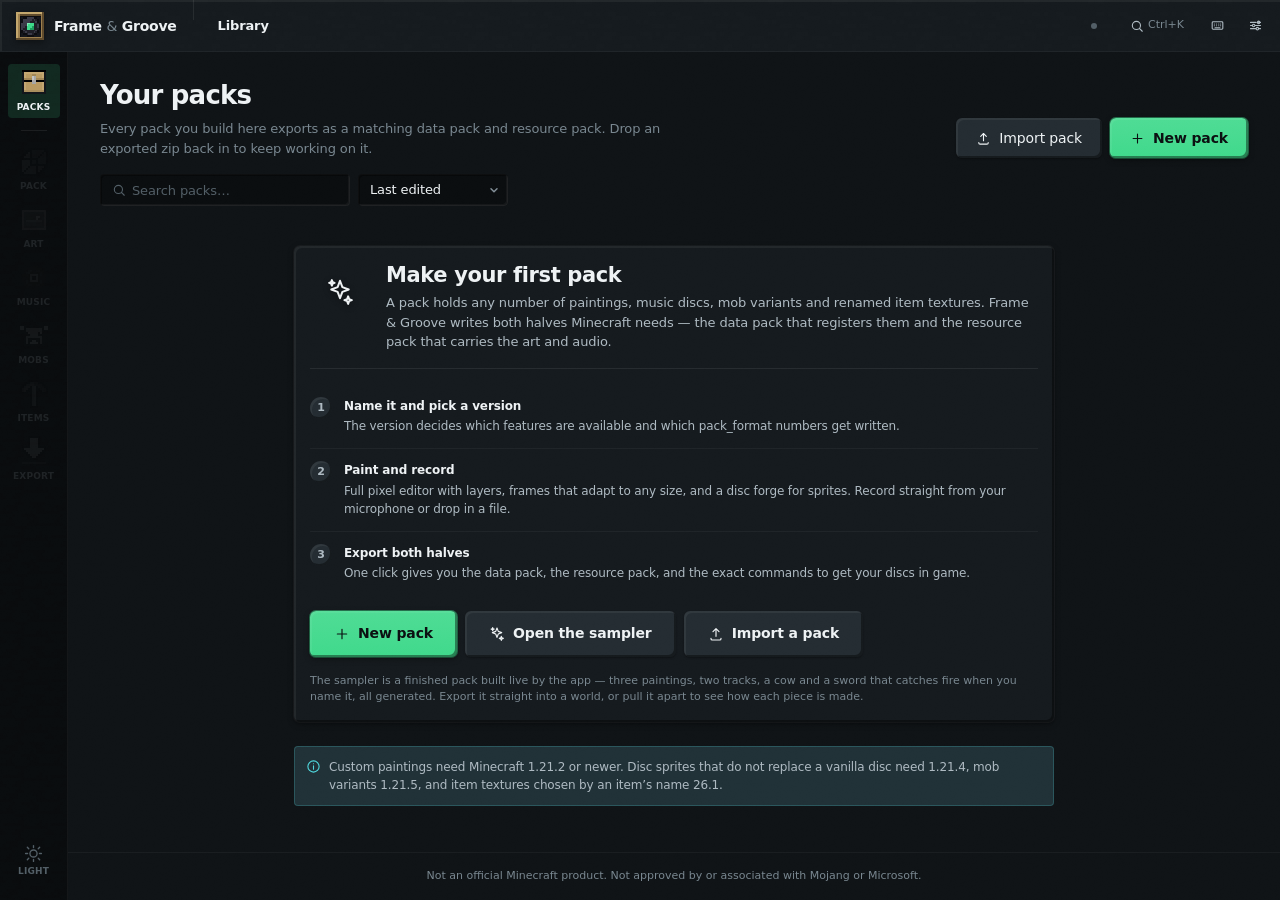
==== commit 4f8e42b6: "Lighter light theme, and a rounder disc icon css/bone.css is a Bone-only layer loaded last: the sunk" ====
--- a/index.html
+++ b/index.html
@@ -21,6 +21,7 @@
   <link rel="stylesheet" href="css/app.css">
   <link rel="stylesheet" href="css/editor.css">
   <link rel="stylesheet" href="css/disc.css">
+  <link rel="stylesheet" href="css/bone.css">
 
   <!-- Replaced at boot by the real pixel mark; this is only what shows in the
        tab during the first few hundred milliseconds. -->
--- a/css/bone.css
+++ b/css/bone.css
@@ -0,0 +1,46 @@
+/* ============================================================================
+   FRAME & GROOVE — Bone, the light theme's own adjustments.
+
+   The Bone tokens in tokens.css stay exactly as they are, because that file
+   is shared byte-for-byte with Fish's MC Tools and All The Sounds. This layer
+   sits on top, loaded last, and only ever applies under
+   :root[data-theme="bone"].
+
+   What it fixes: at the stock depth, --bg-sunken is a grey-beige that turns a
+   screen full of inputs, rows and wells into flat mud rather than paper. So
+   the wells come up a step, the grain comes down, the panels that hold
+   something to look at (waveforms, the game link, export targets, format
+   cards) sit on the whitest surface with a real edge, and the rail's pixel
+   icons stop being dimmed to nothing. All The Sounds carries the same pass in
+   css/sounds.css.
+   ========================================================================= */
+
+:root[data-theme="bone"] {
+  --bg-sunken: #E4DFD6;
+  --grain-opacity: 0.03;
+}
+
+/* ---- Panels with content in them: white, with an edge ------------------- */
+:root[data-theme="bone"] .engine-row,
+:root[data-theme="bone"] .export-target,
+:root[data-theme="bone"] .version-card,
+:root[data-theme="bone"] .disc-preview-stack,
+:root[data-theme="bone"] .wave-shell,
+:root[data-theme="bone"] .gen-wave {
+  background: var(--surface-3);
+  box-shadow: inset 0 0 0 1px var(--line);
+}
+
+/* The trimmed-away part of a waveform is washed out, not darkened, on paper. */
+:root[data-theme="bone"] .wave-shell .w-mask { background: rgba(255, 255, 255, .7); }
+
+/* Meter tracks that were white on white. */
+:root[data-theme="bone"] .level-meter { background: var(--bg-sunken); }
+
+/* ---- Rail ------------------------------------------------------------------
+   The icons are pixel art in their own colours; the dark theme's dimming
+   washes them out to nothing on a light rail. */
+:root[data-theme="bone"] .rail-btn .rb-icon { opacity: .78; filter: saturate(.7); }
+:root[data-theme="bone"] .rail-btn:hover .rb-icon { opacity: .95; filter: saturate(.9); }
+:root[data-theme="bone"] .rail-btn[aria-current="true"] .rb-icon { opacity: 1; filter: none; }
+:root[data-theme="bone"] .rail-btn:disabled .rb-icon { opacity: .3; filter: saturate(0); }
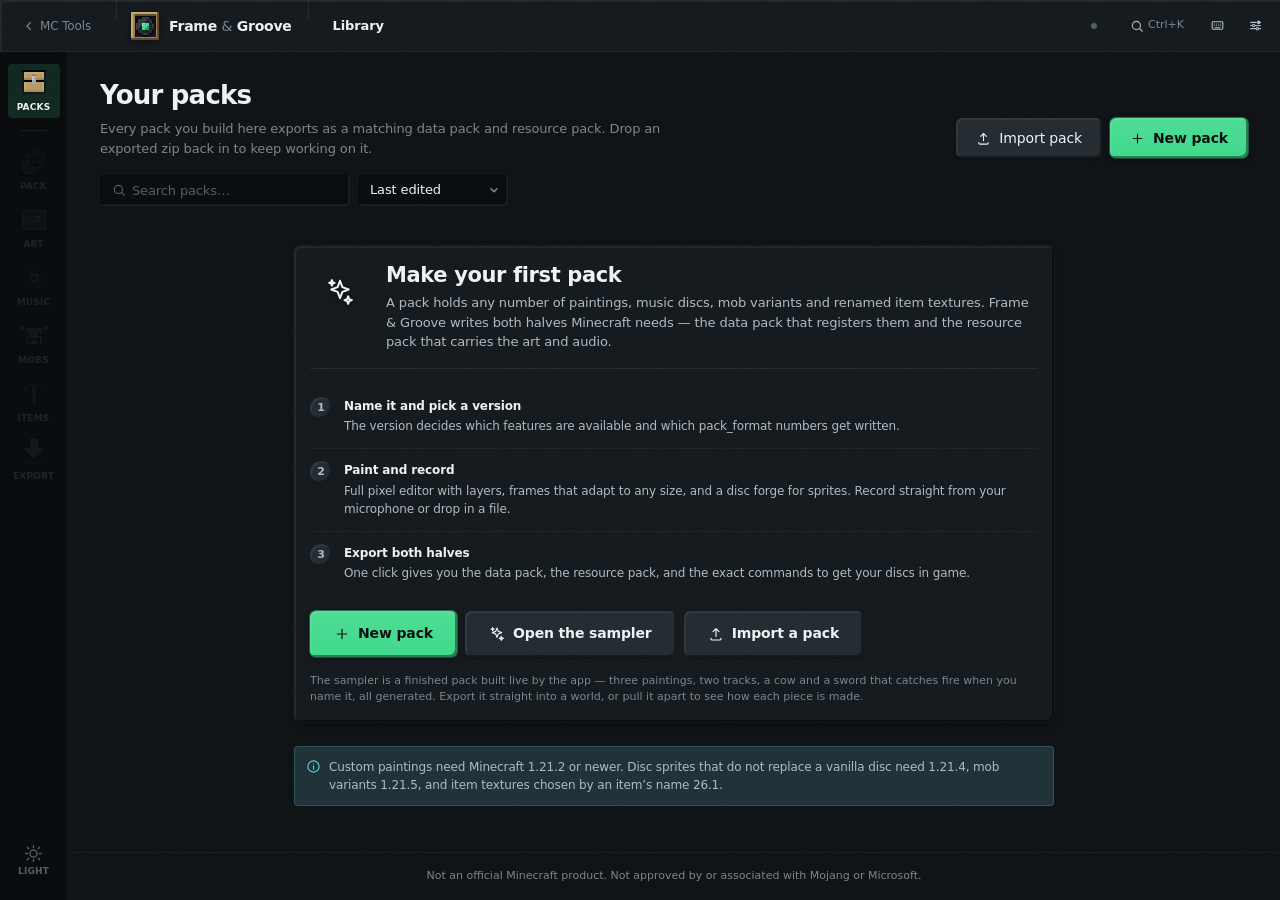
==== commit 1ff07241: "Make the app usable on an iPhone in portrait The narrow rules stopped at 860px. On a 393pt screen th" ====
--- a/index.html
+++ b/index.html
@@ -6,7 +6,30 @@
   <meta name="color-scheme" content="dark light">
   <title>Frame &amp; Groove — Minecraft painting &amp; music disc studio</title>
   <meta name="description" content="Design custom Minecraft paintings, music discs, mob variants and renamed item textures, then export the matching data pack and resource pack. Runs entirely in your browser.">
-  <meta name="theme-color" content="#12161A">
+  <!-- Owned by the script below, then by themecolor.js. iOS paints the strip
+       around the Dynamic Island with this. -->
+  <meta name="theme-color" content="#151A1E">
+  <!-- Only applies once the page is on the Home Screen, where iOS paints the
+       status bar itself and ignores theme-color; "black-translucent" hands
+       that strip back to the page. -->
+  <meta name="apple-mobile-web-app-status-bar-style" content="black-translucent">
+
+  <!-- Runs before the first paint. The chosen theme lives in IndexedDB, which
+       resolves long after that, so store.js mirrors it into localStorage for
+       this to read back — which settles the status bar and the theme itself
+       before anything is drawn instead of flashing the wrong one. All of these
+       apps share one origin, hence the per-app key. -->
+  <script>
+  (function () {
+    var BAR = { deepslate: '#151A1E', bone: '#F5F2EC' };   // --surface-1, the top bar
+    var t = 'deepslate';
+    try { t = localStorage.getItem('framegroove:theme') || 'deepslate'; } catch (e) {}
+    if (!BAR[t]) t = 'deepslate';
+    document.documentElement.dataset.theme = t;
+    var m = document.querySelector('meta[name="theme-color"]');
+    if (m) m.setAttribute('content', BAR[t]);
+  })();
+  </script>
 
   <!-- Link previews. og:image is left out deliberately: there is no artwork to
        point at that is ours, and a broken image is worse than none. -->
@@ -22,6 +45,7 @@
   <link rel="stylesheet" href="css/editor.css">
   <link rel="stylesheet" href="css/disc.css">
   <link rel="stylesheet" href="css/bone.css">
+  <link rel="stylesheet" href="css/mobile.css">
 
   <!-- Replaced at boot by the real pixel mark; this is only what shows in the
        tab during the first few hundred milliseconds. -->
--- a/css/app.css
+++ b/css/app.css
@@ -792,3 +792,19 @@
   border-top: 1px solid var(--line-hair);
   text-align: center;
 }
+
+/* ---- The way back ----------------------------------------------------------
+   Every one of the three tools carries the same link home to the landing
+   page, in the same place: first thing in the top bar. */
+.home-link {
+  display: inline-flex; align-items: center; gap: 4px; flex: none;
+  height: 26px; padding: 0 9px 0 6px;
+  border-radius: var(--r-full);
+  color: var(--text-3); text-decoration: none; white-space: nowrap;
+  font-size: var(--t-12); font-weight: var(--w-medium);
+  transition: background var(--d-fast) var(--ease-out), color var(--d-fast) var(--ease-out);
+}
+.home-link:hover { background: var(--surface-2); color: var(--text-1); }
+.home-link:active { background: var(--surface-3); }
+.home-link:focus-visible { outline: 2px solid var(--accent); outline-offset: 1px; }
+@media (max-width: 720px) { .home-link { padding: 0 6px; } .home-link span { display: none; } }
--- a/css/mobile.css
+++ b/css/mobile.css
@@ -0,0 +1,289 @@
+/* ============================================================================
+   FRAME & GROOVE — phone layer (iOS portrait)
+   Loaded last, over tokens / base / components / app / editor / disc / bone.
+
+   1. Touch          2. Controls        3. Shell → bottom tab bar
+   4. Views          5. Landscape
+   ========================================================================= */
+
+/* ======================= 1. TOUCH ======================================= */
+/* Every hover in the kit latches after a tap on a touch device and stays lit
+   until something else is tapped. */
+@media (hover: none) {
+  .btn:hover { background: var(--surface-3); }
+  .btn-primary:hover { background: var(--accent); }
+  .btn-ghost:hover { background: transparent; color: var(--text-2); }
+  .btn-outline:hover { background: transparent; box-shadow: inset 0 0 0 1px var(--line); }
+  .btn-danger:hover { background: transparent; color: var(--danger); }
+  .rail-btn:hover { color: var(--text-4); background: transparent; }
+  .rail-btn:hover .rb-icon { opacity: .55; filter: saturate(.35); }
+  .rail-btn[aria-current="true"]:hover { color: var(--text-1); background: color-mix(in srgb, var(--accent) 14%, transparent); }
+  .rail-btn[aria-current="true"]:hover .rb-icon { opacity: 1; filter: none; }
+  .list-row:hover, .mob-base:hover { background: transparent; transform: none; border-color: var(--line); }
+  .crumbs .crumb:hover { color: var(--text-3); background: transparent; }
+  .crumbs .crumb.current:hover { color: var(--text-1); }
+  .segmented button:hover { color: var(--text-3); }
+
+  /* The tooltips are pointer affordances; a tap fires them and then leaves
+     the bubble hanging over what was just tapped. */
+  .tipbubble { display: none !important; }
+}
+
+@media (pointer: coarse) {
+  * { -webkit-tap-highlight-color: transparent; }
+  .btn, .rail-btn, .list-row, .segmented button, .swatch, .tool-btn,
+  .stage, .stage canvas, .mob-3d, .canvas-wrap, .px-canvas {
+    -webkit-user-select: none; user-select: none;
+  }
+  /* Painting on the canvas, turning the 3D mob and dragging a waveform are all
+     drags — none of them should scroll the page as well. */
+  .stage, .stage-wrap, .stage canvas, .mob-3d, .canvas-wrap, .px-canvas,
+  .wave, .wave canvas { touch-action: none; }
+}
+
+/* ======================= 2. CONTROLS ==================================== */
+/* The kit is sized for a mouse: 32px targets and 13px type. 13px also makes
+   iOS zoom the page the moment a field takes focus, and it never zooms back. */
+@media (max-width: 860px) {
+  .input, .select, .textarea { height: 40px; font-size: 16px; }
+  .textarea { height: auto; min-height: 88px; padding-top: 8px; padding-bottom: 8px; }
+  .input-sm, .select-sm { height: 34px; font-size: 16px; }
+
+  .btn { height: 38px; padding: 0 var(--s-4); font-size: var(--t-14); }
+  .btn-sm { height: 32px; padding: 0 var(--s-3); font-size: var(--t-13); }
+  .btn-lg, .btn-xl { height: 46px; }
+  .btn-icon { width: 38px; padding: 0; }
+  .btn-icon.btn-sm { width: 32px; }
+  .btn-icon.btn-lg { width: 46px; }
+
+  /* Checkboxes and radios ship at their 13px default, which is a 13px target. */
+  input[type="checkbox"], input[type="radio"] { width: 18px; height: 18px; }
+  input[type="range"] { height: 28px; }
+}
+
+/* ======================= 3. SHELL ======================================= */
+/* The icon rail costs 68px of a 393pt screen and puts navigation at the far
+   edge from a thumb. Below 720px it becomes a bottom tab bar instead: same
+   buttons, same order, same states — laid on their side. */
+@media (max-width: 720px) {
+  .shell { flex-direction: column; }
+
+  .viewhost { order: 1; flex: 1 1 0; min-height: 0; }
+
+  .rail {
+    order: 2;
+    flex: none;
+    width: 100%;
+    flex-direction: row;
+    justify-content: space-around;
+    align-items: stretch;
+    gap: 0;
+    padding: 4px var(--s-1) calc(4px + env(safe-area-inset-bottom));
+    border-right: 0;
+    border-top: 1px solid var(--line-hair);
+    background: var(--surface-1);
+  }
+  .rail > .rail-sep, .rail > .spacer { display: none; }
+  /* Eight tabs across 393pt is 49px each — still over the 44pt minimum, and
+     wide enough for a 9px uppercase label. */
+  .rail-btn { flex: 1 1 0; width: auto; min-width: 0; height: 50px; gap: 1px; padding: 0 2px; }
+  .rail-btn .rb-icon { width: 24px; height: 24px; }
+  .rail-btn .rb-label { font-size: 8.5px; letter-spacing: .02em; max-width: 100%; overflow: hidden; text-overflow: ellipsis; }
+
+  /* The current-tab marker is a bar down the left edge of the rail. Turned on
+     its side it reads as a stray line floating above the bar, and a tab bar
+     does not need it — the lit icon, the label and the tinted plate already
+     say which tab you are on. */
+  .rail-btn[aria-current="true"]::before { display: none; }
+  .rail-btn[aria-current="true"] {
+    background: color-mix(in srgb, var(--accent) 18%, transparent);
+    box-shadow: inset 0 0 0 1px color-mix(in srgb, var(--accent) 28%, transparent);
+  }
+  .rail-btn[aria-current="true"] .rb-label { color: var(--accent); }
+
+  /* Top bar: home link, wordmark, breadcrumb, save state and four tool
+     buttons do not fit in 393pt. The palette and the shortcut sheet are both
+     keyboard affordances. */
+  /* padding-top is 0 in a Safari tab, where Safari owns the status bar. On
+     the Home Screen that strip belongs to the page, so the bar steps under
+     it rather than sliding beneath the clock. */
+  .topbar {
+    padding: env(safe-area-inset-top) var(--s-2) 0;
+    height: auto; min-height: calc(var(--topbar-h) + env(safe-area-inset-top));
+    gap: var(--s-2);
+  }
+  .topbar .divider-v { display: none; }
+  .topbar [data-tip^="Command palette"] .caption,
+  .topbar [data-tip^="Keyboard shortcuts"] { display: none; }
+  /* "Frame & Groove" wrapped to three lines and made the top bar three times
+     as tall as it needs to be. */
+  .logo-word { font-size: var(--t-13); white-space: nowrap; }
+  /* The breadcrumb repeats what the tab bar already says, and at this width it
+     only gets to show a couple of characters of it. */
+  .topbar .crumbs { display: none; }
+
+  /* Safe area at the sides, for landscape and for the rounded corners. */
+  .topbar { padding-left: max(var(--s-2), env(safe-area-inset-left)); padding-right: max(var(--s-2), env(safe-area-inset-right)); }
+  .view-header, .lib-toolbar, .view-body {
+    padding-left: max(var(--s-4), env(safe-area-inset-left));
+    padding-right: max(var(--s-4), env(safe-area-inset-right));
+  }
+}
+
+
+/* ======================= 4. VIEWS ======================================= */
+@media (max-width: 560px) {
+  .view-header { padding-top: var(--s-5); padding-bottom: var(--s-3); }
+  .view-header h1 { font-size: var(--t-21); }
+  .view-body { padding-bottom: var(--s-6); }
+
+  /* The packs toolbar put a 250px search field and a sort select on one line
+     and clipped the select off the right edge. */
+  .lib-toolbar { flex-wrap: wrap; gap: var(--s-2); }
+  .lib-toolbar .input-group { flex: 1 0 100%; }
+  .lib-search { width: 100%; }
+  .lib-toolbar .select { flex: 1 1 auto; min-width: 0; }
+  .lib-toolbar > .spacer { display: none; }
+
+  /* Empty states line their actions up in a nowrap row, so the last one ran
+     off the right edge. */
+  .empty .row { flex-wrap: wrap; justify-content: center; }
+  .empty .row > .btn { flex: 0 1 auto; }
+
+  .view-header > .row.wrap { width: 100%; }
+  .view-header > .row.wrap > .btn {
+    flex: 1 1 150px; min-width: 0;
+    height: auto; min-height: 46px; padding: 8px var(--s-3);
+    white-space: normal; line-height: 1.25; text-align: center;
+  }
+
+  /* ---- The editor ------------------------------------------------------
+     Four columns — the item list, the tool dock, the canvas and the panels —
+     left the canvas 91px wide on a 393pt screen, with 302px of chrome around
+     it. Everything stacks, and the canvas gets the room. */
+  .workspace { flex-direction: column; }
+
+  /* Item list: a strip of thumbnails across the top that scrolls sideways. */
+  .wk-sidebar {
+    width: auto; flex: none; flex-direction: row; align-items: stretch;
+    border-right: 0; border-bottom: 1px solid var(--line-hair);
+  }
+  .wk-sidebar-head, .wk-sidebar-foot {
+    flex: none; border-bottom: 0; border-top: 0;
+    display: flex; align-items: center; padding: var(--s-2);
+  }
+  .wk-sidebar-head { border-right: 1px solid var(--line-hair); }
+  .wk-sidebar-foot { border-left: 1px solid var(--line-hair); }
+  .wk-sidebar-list {
+    flex: 1 1 auto; min-width: 0; min-height: 0;
+    flex-direction: row; align-items: center;
+    overflow-x: auto; overflow-y: hidden;
+    scrollbar-width: none; gap: 2px;
+  }
+  .wk-sidebar-list::-webkit-scrollbar { display: none; }
+  .wk-sidebar-list > * { flex: none; }
+  .wk-sidebar .list-row { width: 44px; height: 44px; }
+  .wk-sidebar-head, .wk-sidebar-foot { padding: var(--s-1) var(--s-2); }
+
+  .editor { flex-direction: column; }
+
+  /* Tool dock: a wrapped strip above the canvas rather than a column beside
+     it, so no tool ends up off-screen. */
+  .tooldock {
+    width: auto; flex: none;
+    flex-direction: row; flex-wrap: wrap;
+    justify-content: center; align-items: center;
+    overflow: visible;
+    padding: var(--s-1) var(--s-2);
+    border-right: 0; border-bottom: 1px solid var(--line-hair);
+  }
+  .tooldock > * { flex: none; }
+  .tooldock .rail-sep { width: 1px; height: 22px; margin: 0 var(--s-1); }
+
+  /* The canvas is the point of the screen, so it takes what is left and the
+     panels get a fixed slice — they scroll internally anyway. */
+  .stage-wrap { flex: 1 1 auto; min-height: 44svh; }
+  .edpanels {
+    width: auto; flex: none; height: 28svh; min-height: 190px;
+    border-left: 0; border-top: 1px solid var(--line-hair);
+  }
+
+  /* The stage bar holds 744px of controls. As designed it scrolls sideways,
+     which hides most of them with nothing to say they are there; wrapped, it
+     was costing the canvas 167px. Tighten the gaps so it packs into fewer
+     rows and everything is still visible. */
+  .stage-bar {
+    height: auto; min-height: 40px;
+    flex-wrap: wrap; overflow-x: visible;
+    padding: var(--s-1) var(--s-2); gap: var(--s-1);
+    row-gap: 4px;
+  }
+  .stage-bar > .spacer { display: none; }
+  .stage-bar .sb-sep { display: none; }
+  .stage-bar .sb-group { gap: 2px; flex-wrap: wrap; min-width: 0; }
+
+  /* Panel internals sized for a 244px column. */
+  .block-grid-scroll { max-height: 34svh; }
+  .vp-scroll { max-height: 32svh; }
+  .mob-pick-list { max-height: 34svh; }
+  .frame-grid { grid-template-columns: repeat(4, minmax(0, 1fr)); }
+  .wall-picker { grid-template-columns: repeat(5, minmax(0, 1fr)); }
+  .palette-grid { grid-template-columns: repeat(auto-fill, 26px); }
+
+  /* Mobs: model and sheet side by side in a 393pt pane is two 196px panes. */
+  .mob-panes[data-mode="split"] { grid-template-columns: minmax(0, 1fr); grid-auto-rows: minmax(0, 1fr); }
+  .mob-side { border-left: 0; border-top: 1px solid var(--line-hair); max-height: 40svh; }
+  .mob-import { grid-template-columns: minmax(0, 1fr); }
+  .mob-parts { grid-template-columns: repeat(2, minmax(0, 1fr)); }
+
+  /* Discs. */
+  .disc-cols { grid-template-columns: minmax(0, 1fr); }
+  .gen-controls { grid-template-columns: minmax(0, 1fr); }
+  .style-grid { grid-template-columns: repeat(2, minmax(0, 1fr)); }
+
+  .form-grid { grid-template-columns: minmax(0, 1fr); }
+  .form-grid .span-2 { grid-column: auto; }
+  .export-grid { grid-template-columns: minmax(0, 1fr); }
+  .import-layout { grid-template-columns: minmax(0, 1fr); }
+
+  /* Keyboard hints for keys a phone does not have. */
+  .kbd-row, .kbd-hint { display: none; }
+
+  /* Modals become sheets. */
+  .overlay { padding: 0; display: flex; align-items: flex-end; justify-content: center; }
+  .modal, .modal-wide, .modal-xwide {
+    width: 100%; max-width: 100%;
+    max-height: 90svh;
+    border-radius: var(--r-xl) var(--r-xl) 0 0;
+  }
+  .modal-foot { padding-bottom: calc(var(--s-3) + env(safe-area-inset-bottom)); flex-wrap: wrap; }
+  .modal-foot > .btn { flex: 1 1 auto; }
+}
+
+/* ======================= 5. LANDSCAPE =================================== */
+/* ~390pt tall: stacking four editor panes leaves nothing of any of them. Put
+   the rail and the editor columns back, where width is the plentiful one. */
+@media (max-height: 500px) and (orientation: landscape) {
+  .shell { flex-direction: row; }
+  .rail {
+    order: 0; width: 52px; flex-direction: column; justify-content: flex-start;
+    border-top: 0; border-right: 1px solid var(--line-hair);
+    padding: var(--s-1) 0 calc(var(--s-1) + env(safe-area-inset-bottom));
+    padding-left: env(safe-area-inset-left);
+  }
+  .rail > .spacer { display: block; flex: 1; }
+  .rail-btn { flex: none; width: 46px; height: 42px; }
+  .viewhost { order: 1; }
+
+  .workspace, .editor { flex-direction: row; }
+  .wk-sidebar { display: none; }               /* the tab bar still reaches every view */
+  .tooldock {
+    width: var(--tooldock-w, 46px); flex: none;
+    flex-direction: column; flex-wrap: nowrap;
+    border-right: 1px solid var(--line-hair); border-bottom: 0;
+    overflow-y: auto;
+  }
+  .tooldock .rail-sep { width: 22px; height: 1px; margin: var(--s-1) 0; }
+  .stage-wrap { flex: 1 1 0; height: auto; min-height: 0; }
+  .edpanels { width: 228px; flex: none; border-left: 1px solid var(--line-hair); border-top: 0; }
+}
